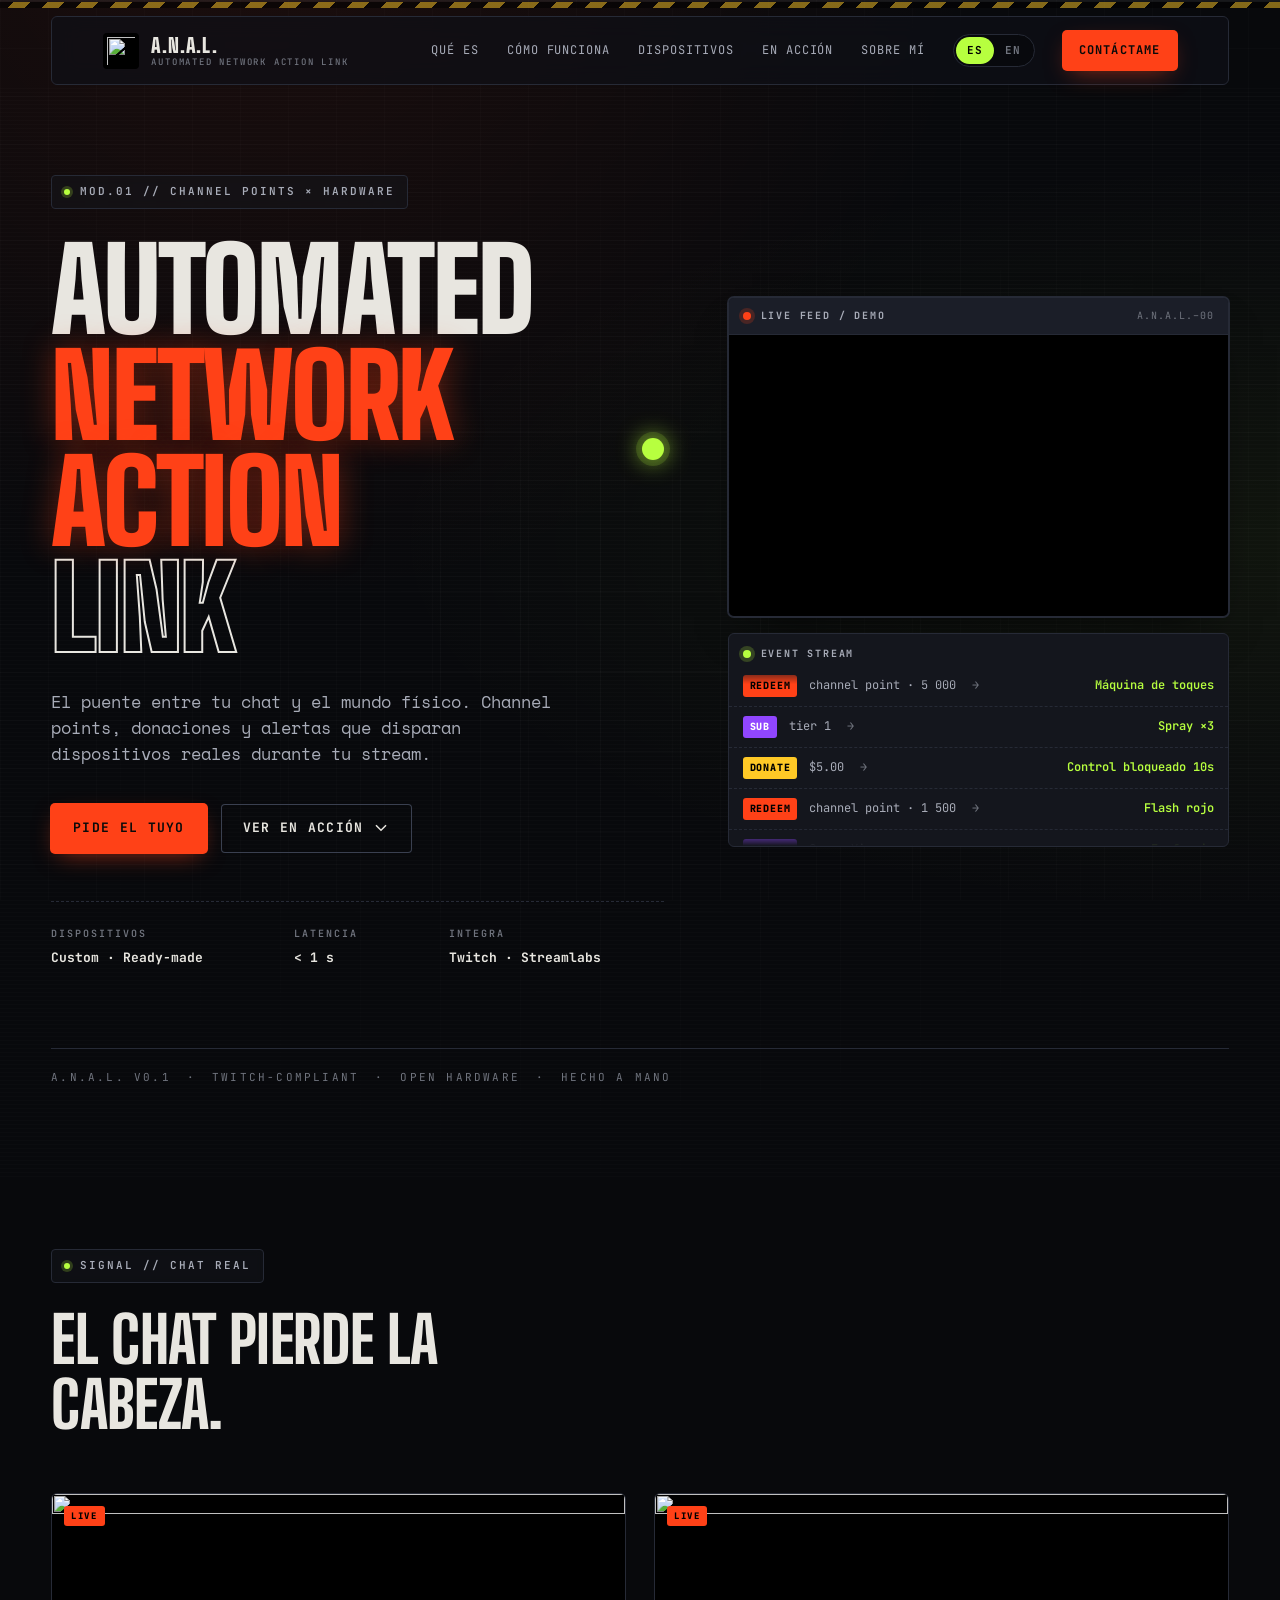
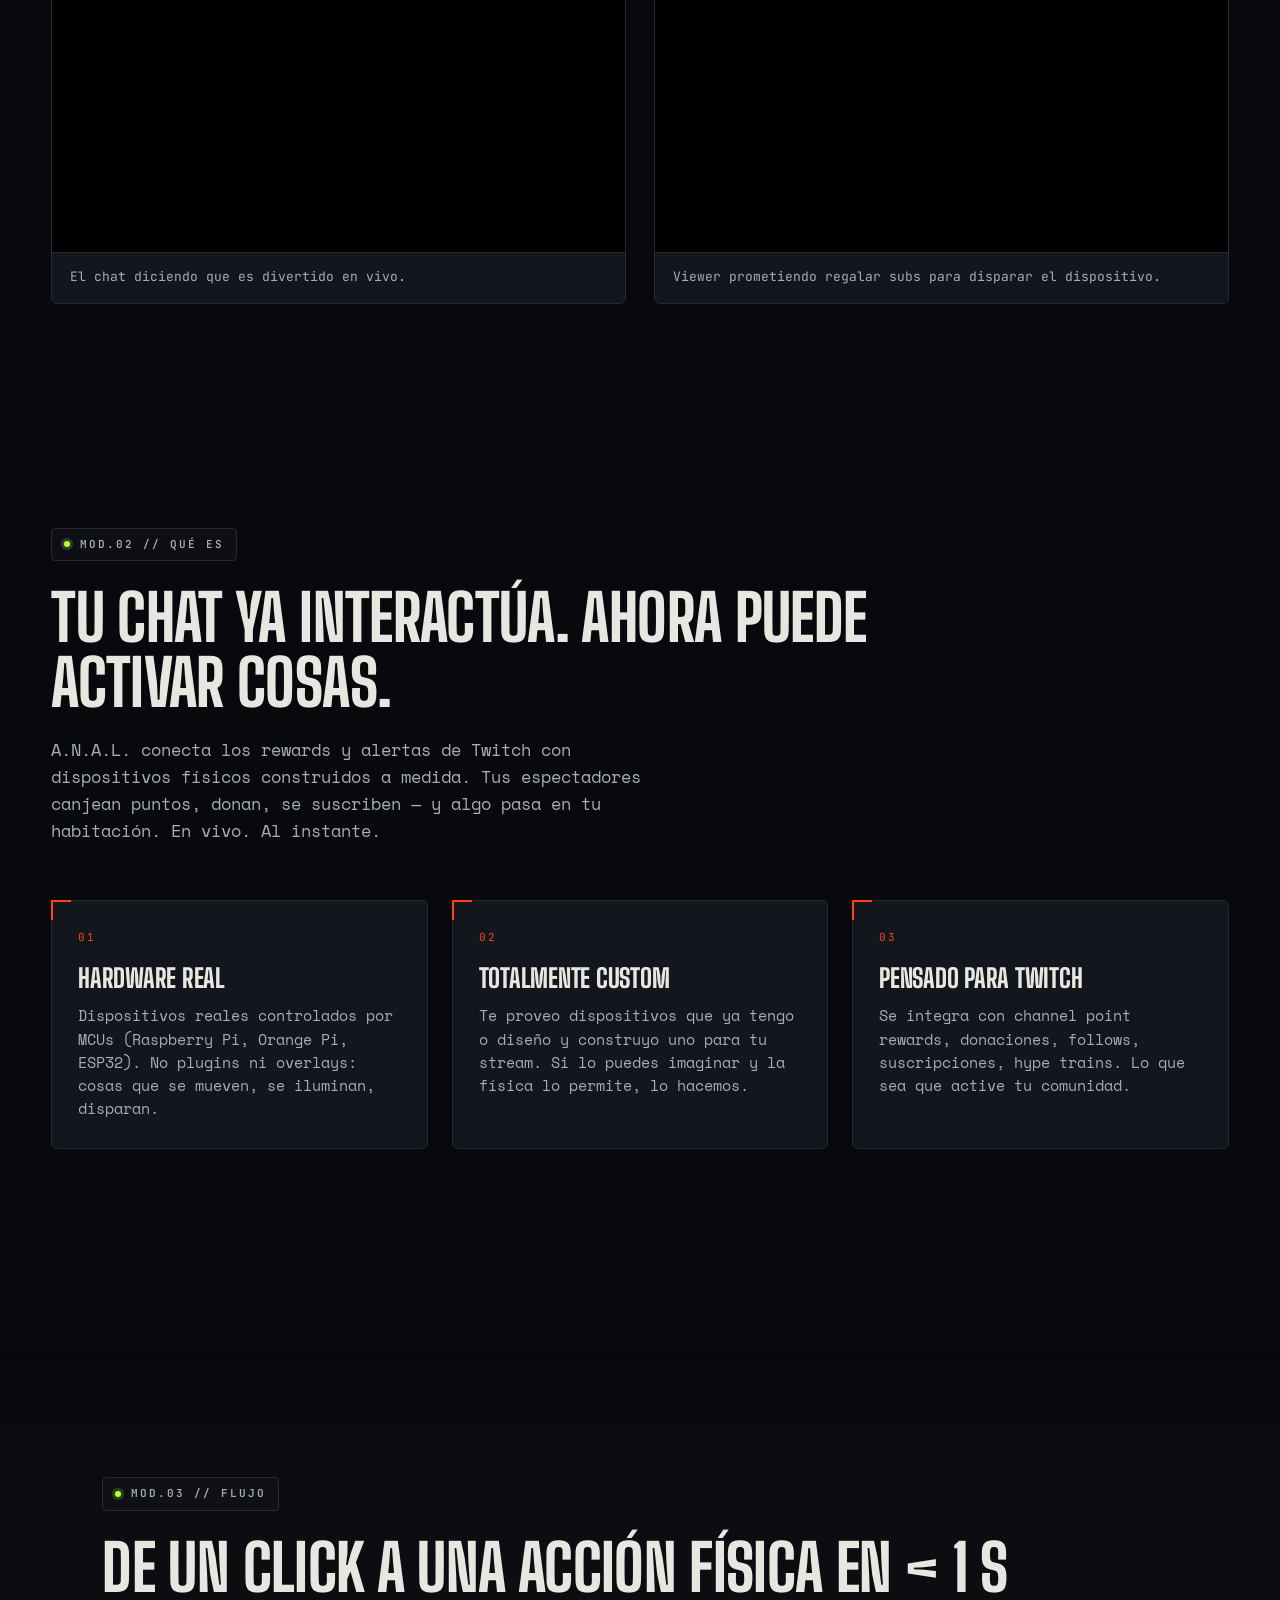
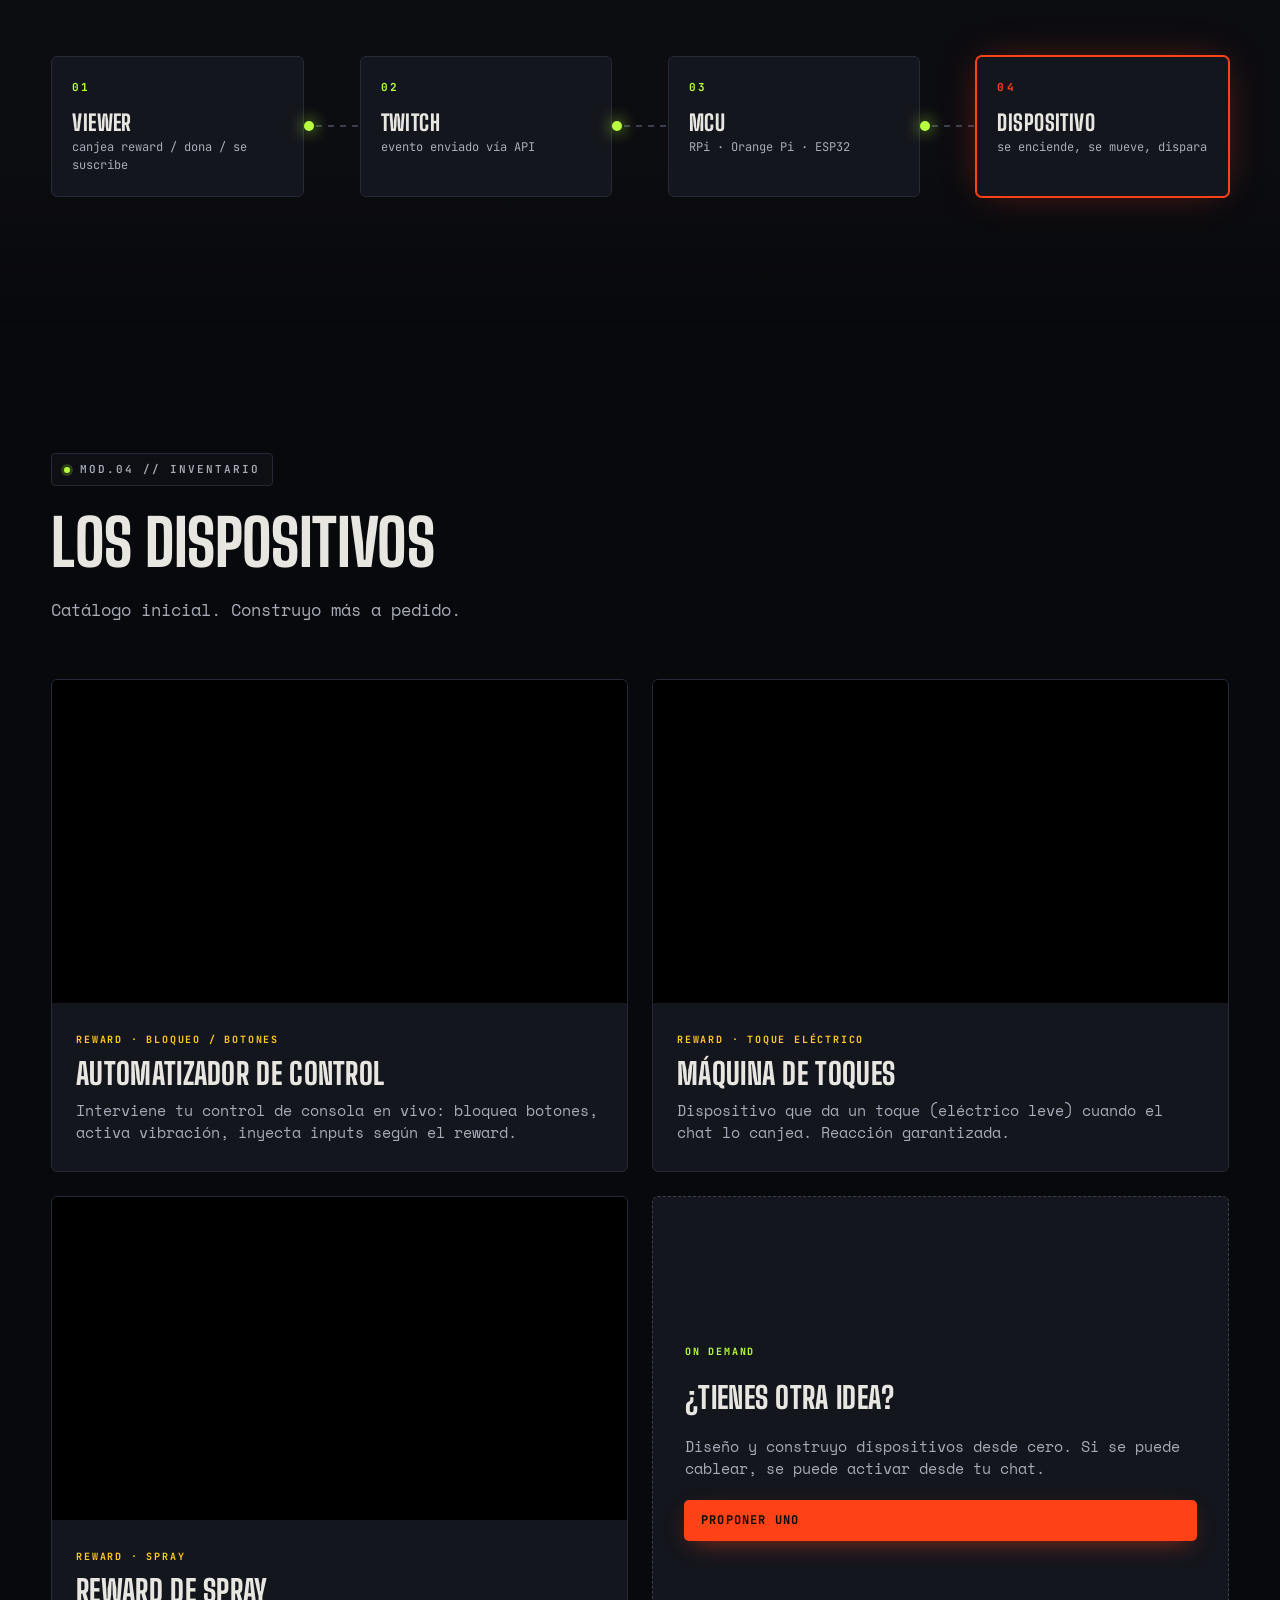
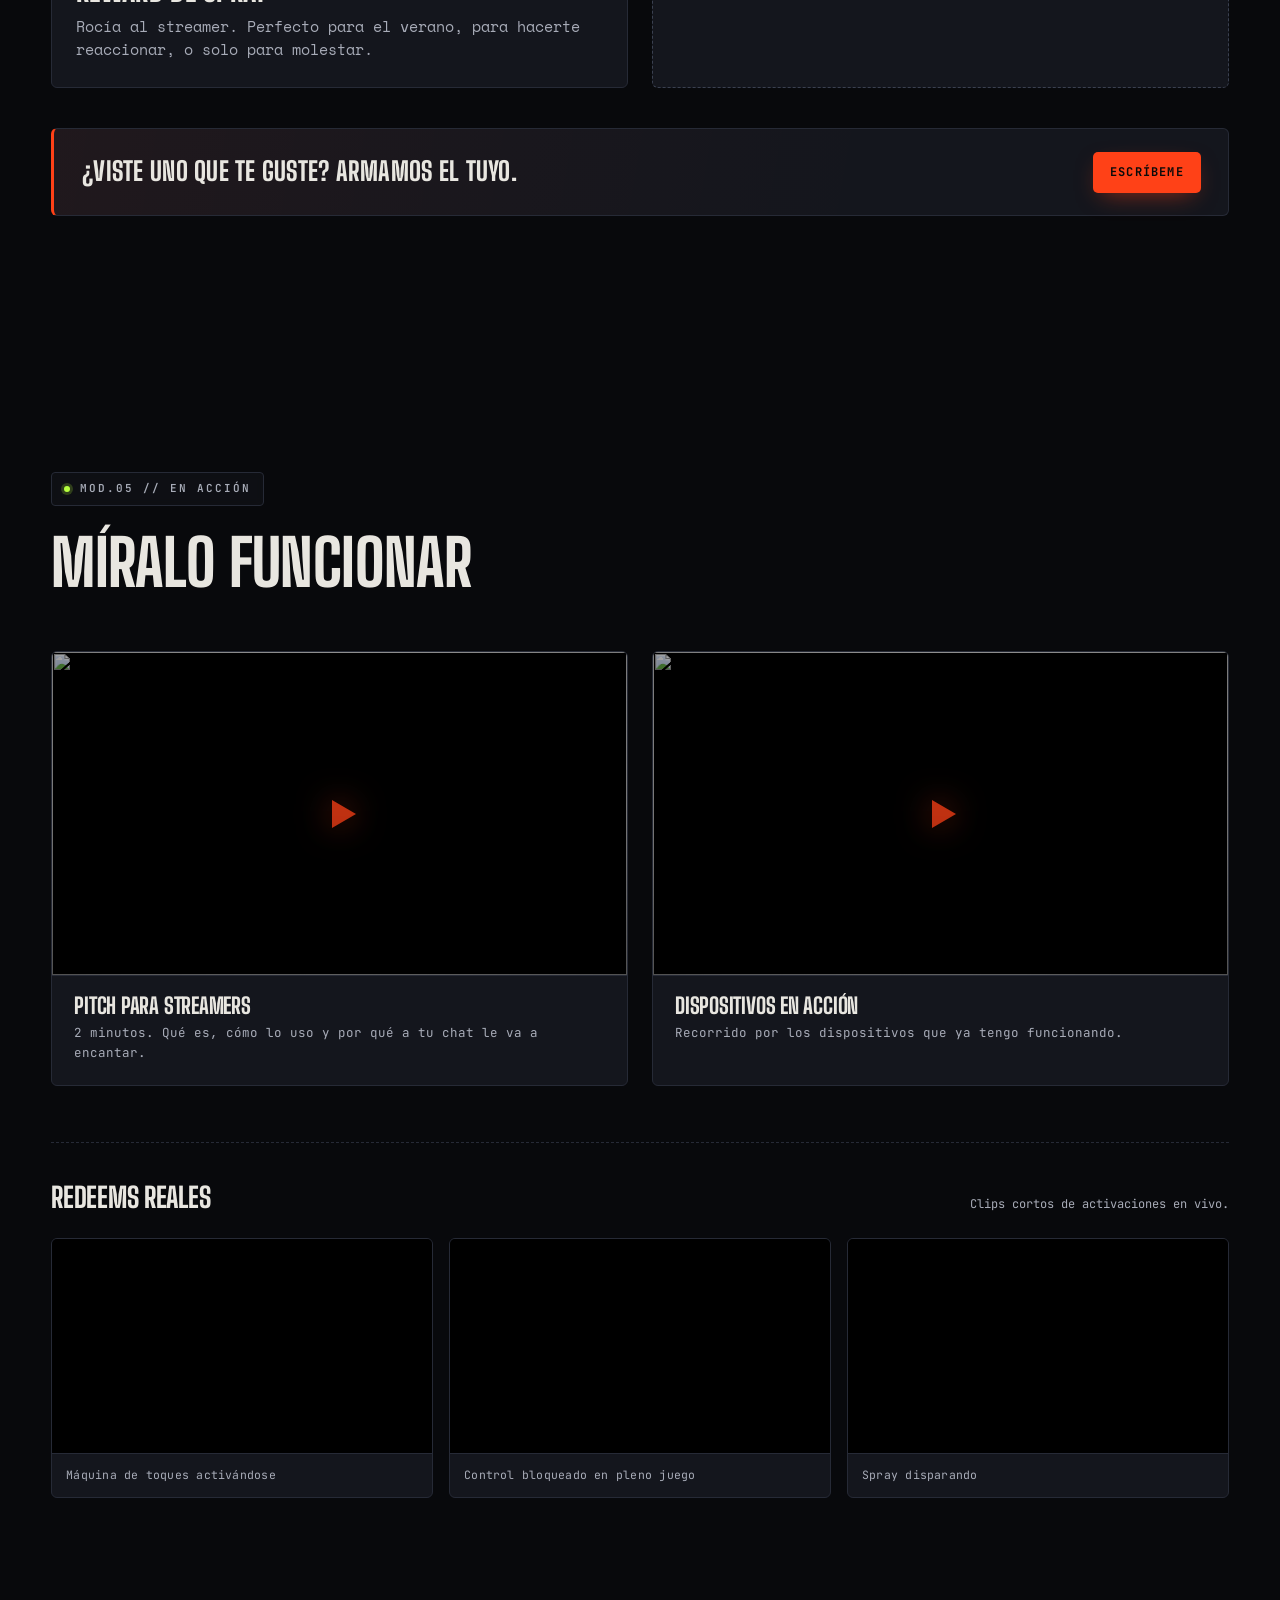
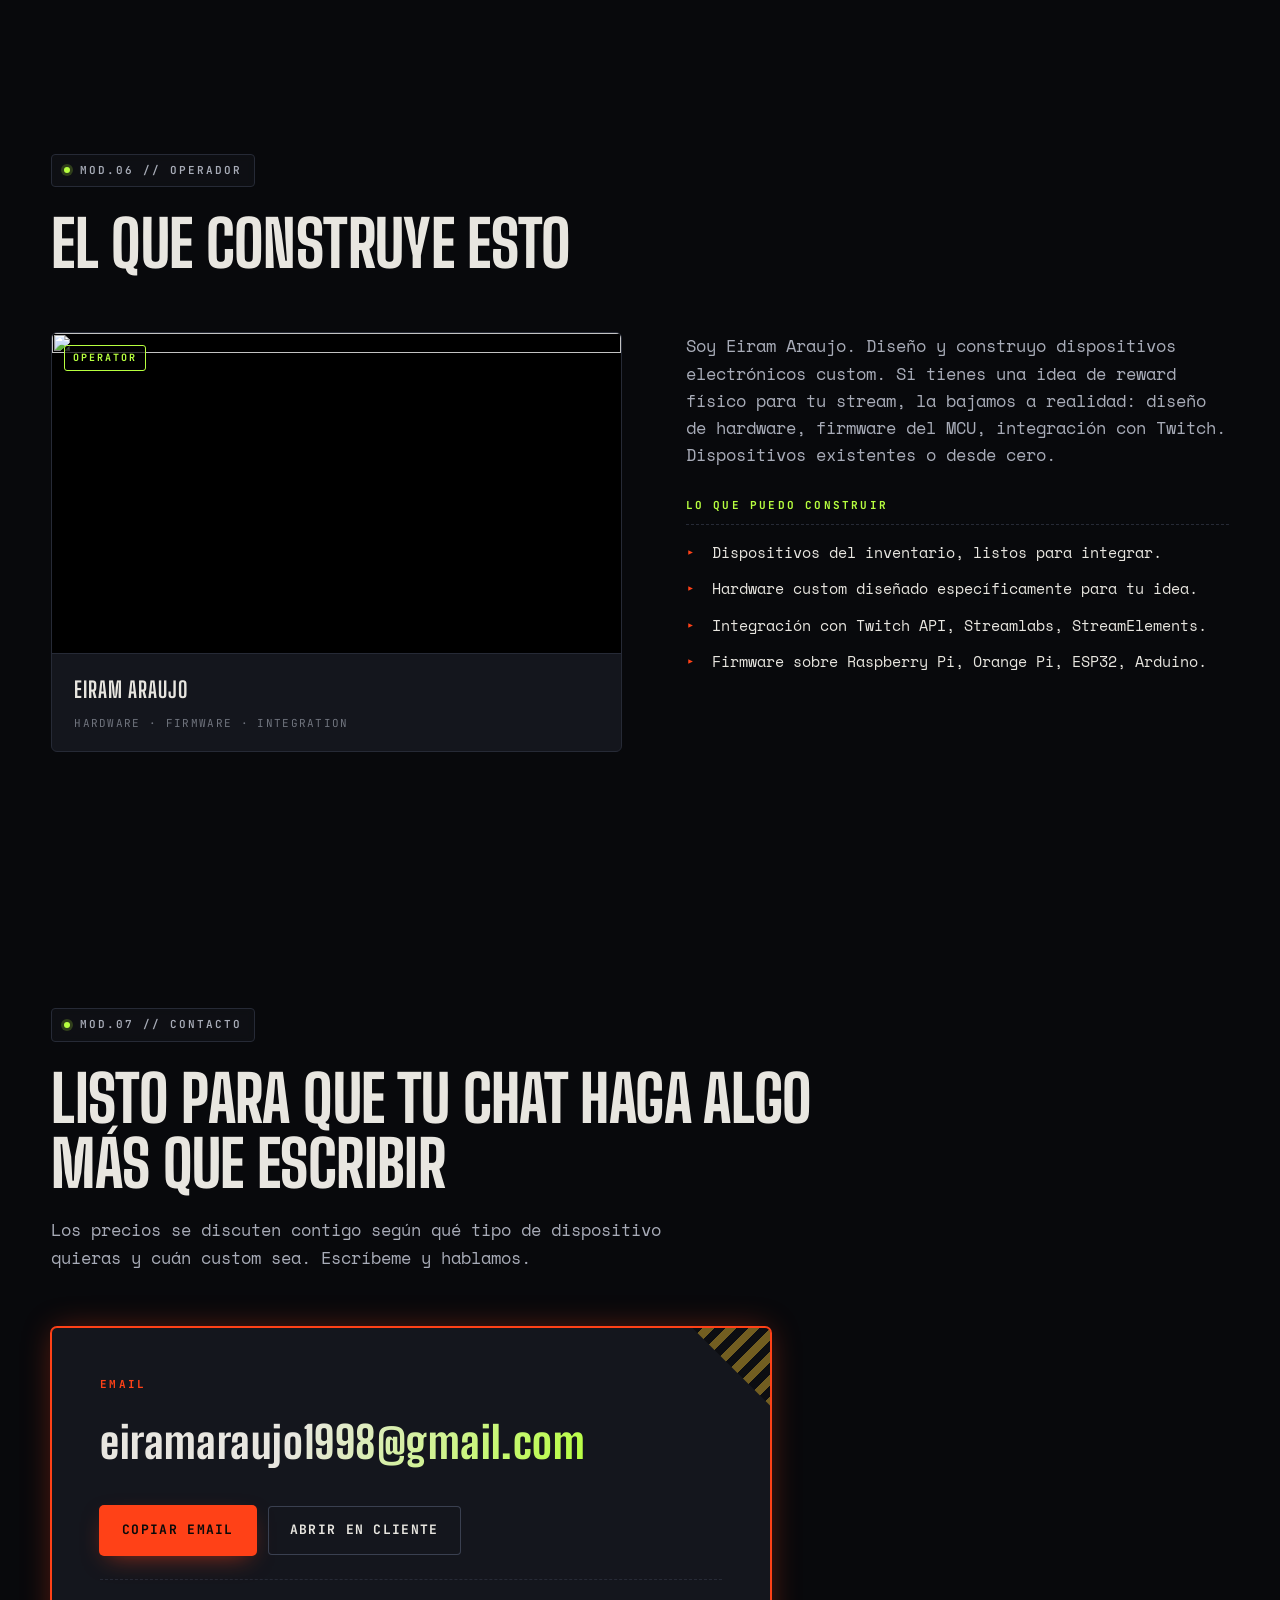
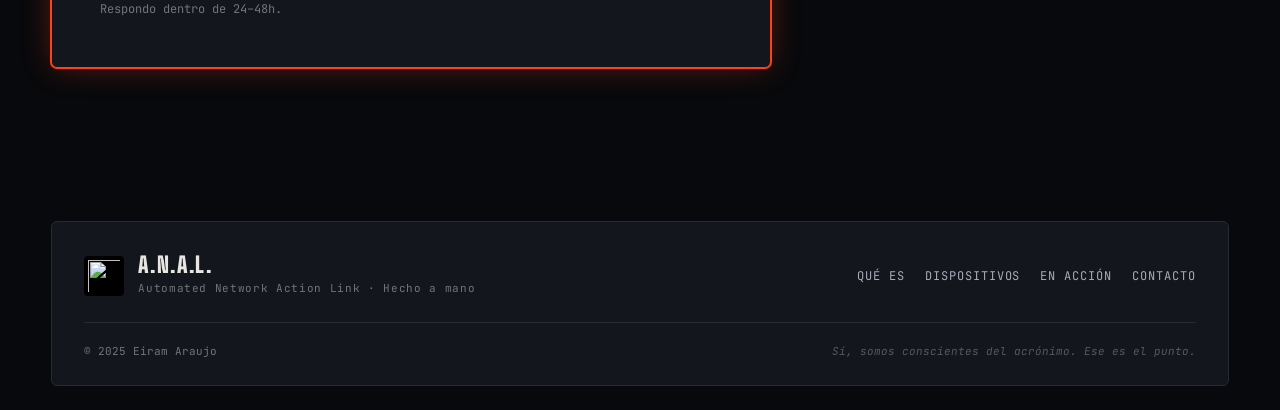
==== index.html @ a84eb0ff "Fix YouTube video facade attributes and image URL" ====
<!DOCTYPE html>
<html lang="es">
<head>
  <meta charset="UTF-8" />
  <meta name="viewport" content="width=device-width, initial-scale=1.0" />
  <meta name="description" content="A.N.A.L. — Automated Network Action Link. Dispositivos físicos que tu chat de Twitch activa en vivo mediante channel point rewards y alertas." data-i18n="meta.description" data-i18n-attr="content" />
  <title data-i18n="meta.title">A.N.A.L. — Automated Network Action Link</title>

  <link rel="icon" type="image/png" href="assets/logo.png" />

  <link rel="preconnect" href="https://fonts.googleapis.com" />
  <link rel="preconnect" href="https://fonts.gstatic.com" crossorigin />
  <link href="https://fonts.googleapis.com/css2?family=Big+Shoulders+Display:wght@500;700;800;900&family=JetBrains+Mono:wght@400;500;600;700&family=Rubik+Mono+One&family=Space+Mono:wght@400;700&display=swap" rel="stylesheet" />

  <link rel="stylesheet" href="styles/main.css" />
</head>
<body>

  <!-- scroll progress tape -->
  <div class="scroll-tape" aria-hidden="true"><div class="scroll-tape__fill"></div></div>

  <!-- decorative caution strips -->
  <div class="caution-strip caution-strip--top" aria-hidden="true"></div>

  <!-- NAV -->
  <header class="nav" id="top">
    <a href="#top" class="nav__brand" aria-label="A.N.A.L. home">
      <img src="assets/logo.png" alt="" class="nav__logo" />
      <span class="nav__brand-text">
        <span class="nav__brand-mark">A.N.A.L.</span>
        <span class="nav__brand-sub" data-i18n="nav.brandSub">AUTOMATED Network ACTION LINK</span>
      </span>
    </a>

    <nav class="nav__menu" id="navMenu" aria-label="Primary">
      <a href="#que-es" data-i18n="nav.what">Qué es</a>
      <a href="#como-funciona" data-i18n="nav.how">Cómo funciona</a>
      <a href="#dispositivos" data-i18n="nav.devices">Dispositivos</a>
      <a href="#en-accion" data-i18n="nav.demo">En acción</a>
      <a href="#sobre-mi" data-i18n="nav.about">Sobre mí</a>

      <div class="lang-toggle" role="group" aria-label="Language">
        <button type="button" class="lang-toggle__btn is-active" data-lang="es" aria-pressed="true">ES</button>
        <button type="button" class="lang-toggle__btn" data-lang="en" aria-pressed="false">EN</button>
      </div>
    </nav>

    <a href="#contacto" class="btn btn--primary btn--sm nav__cta" data-i18n="nav.cta">Contáctame</a>

    <button class="nav__toggle" id="navToggle" aria-expanded="false" aria-controls="navMenu" aria-label="Menu">
      <span></span><span></span><span></span>
    </button>
  </header>

  <main>

    <!-- HERO -->
    <section class="hero" aria-labelledby="heroTitle">
      <div class="hero__grid" aria-hidden="true"></div>
      <div class="hero__scan" aria-hidden="true"></div>

      <div class="hero__inner">
        <div class="hero__left">
          <div class="module-label">
            <span class="module-label__dot"></span>
            <span data-i18n="hero.eyebrow">MOD.01 // CHANNEL POINTS × HARDWARE</span>
          </div>

          <h1 id="heroTitle" class="hero__title">
            <span class="hero__line hero__line--1" data-i18n="hero.title1">AUTOMATED</span>
            <span class="hero__line hero__line--2" data-i18n="hero.title2">NETWORK ACTION</span>
            <span class="hero__line hero__line--3" data-i18n="hero.title3">LINK</span>
          </h1>

          <p class="hero__subtitle" data-i18n="hero.subtitle">
            El puente entre tu chat y el mundo físico. Channel points, donaciones y alertas que disparan dispositivos reales durante tu stream.
          </p>

          <div class="hero__ctas">
            <a href="#contacto" class="btn btn--primary" data-i18n="hero.primaryCta">Pide el tuyo</a>
            <a href="#en-accion" class="btn btn--ghost">
              <span data-i18n="hero.secondaryCta">Ver en acción</span>
              <svg width="18" height="18" viewBox="0 0 24 24" fill="none" aria-hidden="true"><path d="M6 9l6 6 6-6" stroke="currentColor" stroke-width="2" stroke-linecap="square"/></svg>
            </a>
          </div>

          <dl class="hero__specs">
            <div><dt data-i18n="hero.spec1Label">DISPOSITIVOS</dt><dd data-i18n="hero.spec1Value">Custom · Ready-made</dd></div>
            <div><dt data-i18n="hero.spec2Label">LATENCIA</dt><dd data-i18n="hero.spec2Value">&lt; 1 s</dd></div>
            <div><dt data-i18n="hero.spec3Label">INTEGRA</dt><dd data-i18n="hero.spec3Value">Twitch · Streamlabs</dd></div>
          </dl>
        </div>

        <aside class="hero__right">
          <div class="panel panel--video">
            <header class="panel__header">
              <span class="panel__dot panel__dot--live"></span>
              <span class="panel__label" data-i18n="hero.panelLabel">LIVE FEED / DEMO</span>
              <span class="panel__code">A.N.A.L.–00</span>
            </header>
            <video
              class="lazy-video"
              data-src="assets/videos/infomercial-anal.webm"
              poster="assets/posters/infomercial-anal.jpg"
              muted loop playsinline preload="none"
              aria-label="A.N.A.L. demo loop"
            ></video>
          </div>

          <div class="ticker" aria-hidden="true">
            <header class="panel__header panel__header--inline">
              <span class="panel__dot panel__dot--pulse"></span>
              <span class="panel__label" data-i18n="hero.tickerLabel">EVENT STREAM</span>
            </header>
            <div class="ticker__viewport">
              <ul class="ticker__list">
                <li><span class="ticker__tag">REDEEM</span><span>channel point · 5 000</span><span class="ticker__arrow">→</span><span class="ticker__dev" data-i18n="ticker.dev1">Máquina de toques</span></li>
                <li><span class="ticker__tag ticker__tag--sub">SUB</span><span>tier 1</span><span class="ticker__arrow">→</span><span class="ticker__dev" data-i18n="ticker.dev2">Spray ×3</span></li>
                <li><span class="ticker__tag ticker__tag--don">DONATE</span><span>$5.00</span><span class="ticker__arrow">→</span><span class="ticker__dev" data-i18n="ticker.dev3">Control bloqueado 10s</span></li>
                <li><span class="ticker__tag">REDEEM</span><span>channel point · 1 500</span><span class="ticker__arrow">→</span><span class="ticker__dev" data-i18n="ticker.dev4">Flash rojo</span></li>
                <li><span class="ticker__tag ticker__tag--sub">FOLLOW</span><span>@nuevoViewer</span><span class="ticker__arrow">→</span><span class="ticker__dev" data-i18n="ticker.dev5">Fanfarria</span></li>
                <!-- duplicate for seamless marquee loop -->
                <li aria-hidden="true"><span class="ticker__tag">REDEEM</span><span>channel point · 5 000</span><span class="ticker__arrow">→</span><span class="ticker__dev" data-i18n="ticker.dev1">Máquina de toques</span></li>
                <li aria-hidden="true"><span class="ticker__tag ticker__tag--sub">SUB</span><span>tier 1</span><span class="ticker__arrow">→</span><span class="ticker__dev" data-i18n="ticker.dev2">Spray ×3</span></li>
                <li aria-hidden="true"><span class="ticker__tag ticker__tag--don">DONATE</span><span>$5.00</span><span class="ticker__arrow">→</span><span class="ticker__dev" data-i18n="ticker.dev3">Control bloqueado 10s</span></li>
                <li aria-hidden="true"><span class="ticker__tag">REDEEM</span><span>channel point · 1 500</span><span class="ticker__arrow">→</span><span class="ticker__dev" data-i18n="ticker.dev4">Flash rojo</span></li>
                <li aria-hidden="true"><span class="ticker__tag ticker__tag--sub">FOLLOW</span><span>@nuevoViewer</span><span class="ticker__arrow">→</span><span class="ticker__dev" data-i18n="ticker.dev5">Fanfarria</span></li>
              </ul>
            </div>
          </div>
        </aside>
      </div>

      <div class="hero__bottom-rail" aria-hidden="true">
        <span>A.N.A.L. v0.1</span>
        <span>·</span>
        <span data-i18n="hero.rail1">TWITCH-COMPLIANT</span>
        <span>·</span>
        <span data-i18n="hero.rail2">OPEN HARDWARE</span>
        <span>·</span>
        <span data-i18n="hero.rail3">HECHO A MANO</span>
      </div>
    </section>

    <!-- PROOF -->
    <section class="section section--proof" id="signal" aria-labelledby="proofTitle">
      <header class="section__head">
        <span class="module-label"><span class="module-label__dot"></span><span data-i18n="proof.eyebrow">SIGNAL // CHAT REAL</span></span>
        <h2 id="proofTitle" class="section__title" data-i18n="proof.title">El chat pierde la cabeza.</h2>
      </header>

      <div class="proof">
        <figure class="proof__card">
          <img src="assets/images/chat-divertido.jpg" alt="" data-i18n="what.proofAlt1" data-i18n-attr="alt" loading="lazy" />
          <figcaption data-i18n="what.proofCap1">El chat diciendo que es divertido en vivo.</figcaption>
        </figure>
        <figure class="proof__card">
          <img src="assets/images/chat-subs.jpg" alt="" data-i18n="what.proofAlt2" data-i18n-attr="alt" loading="lazy" />
          <figcaption data-i18n="what.proofCap2">Viewer prometiendo regalar subs para disparar el dispositivo.</figcaption>
        </figure>
      </div>
    </section>

    <!-- QUÉ ES -->
    <section class="section" id="que-es" aria-labelledby="whatTitle">
      <header class="section__head">
        <span class="module-label"><span class="module-label__dot"></span><span data-i18n="what.eyebrow">MOD.02 // QUÉ ES</span></span>
        <h2 id="whatTitle" class="section__title" data-i18n="what.title">Tu chat ya interactúa. Ahora puede activar cosas.</h2>
        <p class="section__lede" data-i18n="what.body">A.N.A.L. conecta los rewards y alertas de Twitch con dispositivos físicos construidos a medida. Tus espectadores canjean puntos, donan, se suscriben — y algo pasa en tu habitación. En vivo. Al instante.</p>
      </header>

      <div class="features">
        <article class="feature">
          <div class="feature__num">01</div>
          <h3 class="feature__title" data-i18n="what.feat1.title">Hardware real</h3>
          <p class="feature__body" data-i18n="what.feat1.body">Dispositivos reales controlados por MCUs (Raspberry Pi, Orange Pi, ESP32). No plugins ni overlays: cosas que se mueven, se iluminan, disparan.</p>
        </article>
        <article class="feature">
          <div class="feature__num">02</div>
          <h3 class="feature__title" data-i18n="what.feat2.title">Totalmente custom</h3>
          <p class="feature__body" data-i18n="what.feat2.body">Te proveo dispositivos que ya tengo o diseño y construyo uno para tu stream. Si lo puedes imaginar y la física lo permite, lo hacemos.</p>
        </article>
        <article class="feature">
          <div class="feature__num">03</div>
          <h3 class="feature__title" data-i18n="what.feat3.title">Pensado para Twitch</h3>
          <p class="feature__body" data-i18n="what.feat3.body">Se integra con channel point rewards, donaciones, follows, suscripciones, hype trains. Lo que sea que active tu comunidad.</p>
        </article>
      </div>

    </section>

    <!-- CÓMO FUNCIONA -->
    <section class="section section--flow" id="como-funciona" aria-labelledby="howTitle">
      <header class="section__head">
        <span class="module-label"><span class="module-label__dot"></span><span data-i18n="how.eyebrow">MOD.03 // FLUJO</span></span>
        <h2 id="howTitle" class="section__title" data-i18n="how.title">De un click a una acción física en &lt; 1 s</h2>
      </header>

      <ol class="flow">
        <li class="flow__node">
          <div class="flow__badge">01</div>
          <div class="flow__body">
            <h3 data-i18n="how.step1">VIEWER</h3>
            <p data-i18n="how.step1Sub">canjea reward / dona / se suscribe</p>
          </div>
        </li>
        <li class="flow__link" aria-hidden="true"><span class="flow__pulse"></span></li>
        <li class="flow__node">
          <div class="flow__badge">02</div>
          <div class="flow__body">
            <h3 data-i18n="how.step2">TWITCH</h3>
            <p data-i18n="how.step2Sub">evento enviado vía API</p>
          </div>
        </li>
        <li class="flow__link" aria-hidden="true"><span class="flow__pulse"></span></li>
        <li class="flow__node">
          <div class="flow__badge">03</div>
          <div class="flow__body">
            <h3 data-i18n="how.step3">MCU</h3>
            <p data-i18n="how.step3Sub">RPi · Orange Pi · ESP32</p>
          </div>
        </li>
        <li class="flow__link" aria-hidden="true"><span class="flow__pulse"></span></li>
        <li class="flow__node flow__node--end">
          <div class="flow__badge">04</div>
          <div class="flow__body">
            <h3 data-i18n="how.step4">DISPOSITIVO</h3>
            <p data-i18n="how.step4Sub">se enciende, se mueve, dispara</p>
          </div>
        </li>
      </ol>
    </section>

    <!-- DISPOSITIVOS -->
    <section class="section" id="dispositivos" aria-labelledby="devTitle">
      <header class="section__head">
        <span class="module-label"><span class="module-label__dot"></span><span data-i18n="devices.eyebrow">MOD.04 // INVENTARIO</span></span>
        <h2 id="devTitle" class="section__title" data-i18n="devices.title">Los dispositivos</h2>
        <p class="section__lede" data-i18n="devices.subtitle">Catálogo inicial. Construyo más a pedido.</p>
      </header>

      <div class="devices">
        <article class="device">
          <div class="device__media">
            <video
              class="lazy-video"
              data-src="assets/videos/infomercial-control.webm"
              poster="assets/posters/infomercial-control.jpg"
              muted loop playsinline preload="none"
            ></video>
          </div>
          <div class="device__body">
            <div class="device__tag" data-i18n="devices.control.trigger">REWARD · BLOQUEO / BOTONES</div>
            <h3 class="device__name" data-i18n="devices.control.name">Automatizador de Control</h3>
            <p class="device__desc" data-i18n="devices.control.desc">Interviene tu control de consola en vivo: bloquea botones, activa vibración, inyecta inputs según el reward.</p>
          </div>
        </article>

        <article class="device">
          <div class="device__media">
            <video
              class="lazy-video"
              data-src="assets/videos/infomercial-toques.webm"
              poster="assets/posters/infomercial-toques.jpg"
              muted loop playsinline preload="none"
            ></video>
          </div>
          <div class="device__body">
            <div class="device__tag" data-i18n="devices.toques.trigger">REWARD · TOQUE ELÉCTRICO</div>
            <h3 class="device__name" data-i18n="devices.toques.name">Máquina de Toques</h3>
            <p class="device__desc" data-i18n="devices.toques.desc">Dispositivo que da un toque (eléctrico leve) cuando el chat lo canjea. Reacción garantizada.</p>
          </div>
        </article>

        <article class="device">
          <div class="device__media">
            <video
              class="lazy-video"
              data-src="assets/videos/infomercial-spray.webm"
              poster="assets/posters/infomercial-spray.jpg"
              muted loop playsinline preload="none"
            ></video>
          </div>
          <div class="device__body">
            <div class="device__tag" data-i18n="devices.spray.trigger">REWARD · SPRAY</div>
            <h3 class="device__name" data-i18n="devices.spray.name">Reward de Spray</h3>
            <p class="device__desc" data-i18n="devices.spray.desc">Rocía al streamer. Perfecto para el verano, para hacerte reaccionar, o solo para molestar.</p>
          </div>
        </article>

        <article class="device device--cta">
          <div class="device__body device__body--cta">
            <div class="device__tag device__tag--alt" data-i18n="devices.custom.tag">ON DEMAND</div>
            <h3 class="device__name" data-i18n="devices.custom.name">¿Tienes otra idea?</h3>
            <p class="device__desc" data-i18n="devices.custom.desc">Diseño y construyo dispositivos desde cero. Si se puede cablear, se puede activar desde tu chat.</p>
            <a href="#contacto" class="btn btn--primary btn--sm" data-i18n="devices.custom.cta">Proponer uno</a>
          </div>
        </article>
      </div>

      <aside class="band" aria-label="CTA">
        <span class="band__text" data-i18n="devices.bandText">¿Viste uno que te guste? Armamos el tuyo.</span>
        <a href="#contacto" class="btn btn--primary btn--sm" data-i18n="devices.bandCta">Escríbeme</a>
      </aside>
    </section>

    <!-- EN ACCIÓN -->
    <section class="section" id="en-accion" aria-labelledby="demoTitle">
      <header class="section__head">
        <span class="module-label"><span class="module-label__dot"></span><span data-i18n="demo.eyebrow">MOD.05 // EN ACCIÓN</span></span>
        <h2 id="demoTitle" class="section__title" data-i18n="demo.title">Míralo funcionar</h2>
      </header>

      <div class="youtubes">
        <figure class="yt">
          <div class="yt-facade" data-yt-id="Y7nE_3G72oo" data-yt-title="Pitch para streamers" tabindex="0" role="button" aria-label="Reproducir video pitch para streamers">
            <img src="https://img.youtube.com/vi/Y7nE_3G72oo/hqdefault.jpg" alt="" loading="lazy" />
            <div class="yt-facade__btn" aria-hidden="true">
              <svg viewBox="0 0 64 64" width="64" height="64"><polygon points="24,18 24,46 48,32" fill="currentColor"/></svg>
            </div>
          </div>
          <figcaption>
            <h3 data-i18n="demo.pitchTitle">Pitch para streamers</h3>
            <p data-i18n="demo.pitchDesc">2 minutos. Qué es, cómo lo uso y por qué a tu chat le va a encantar.</p>
          </figcaption>
        </figure>

        <figure class="yt">
          <div class="yt-facade" data-yt-id="OMFR1oZzcjA" data-yt-title="Dispositivos en acción" tabindex="0" role="button" aria-label="Reproducir video de dispositivos en acción">
            <img src="https://img.youtube.com/vi/OMFR1oZzcjA/hqdefault.jpg" alt="" loading="lazy" />
            <div class="yt-facade__btn" aria-hidden="true">
              <svg viewBox="0 0 64 64" width="64" height="64"><polygon points="24,18 24,46 48,32" fill="currentColor"/></svg>
            </div>
          </div>
          <figcaption>
            <h3 data-i18n="demo.devicesTitle">Dispositivos en acción</h3>
            <p data-i18n="demo.devicesDesc">Recorrido por los dispositivos que ya tengo funcionando.</p>
          </figcaption>
        </figure>
      </div>

      <div class="clips">
        <header class="clips__head">
          <h3 data-i18n="demo.clipsTitle">Redeems reales</h3>
          <p data-i18n="demo.clipsDesc">Clips cortos de activaciones en vivo.</p>
        </header>

        <div class="clips__grid">
          <figure class="clip">
            <video
              class="lazy-video"
              data-src="assets/videos/activacion-toques.webm"
              poster="assets/posters/activacion-toques.jpg"
              muted loop playsinline preload="none"
            ></video>
            <figcaption data-i18n="demo.clip1">Máquina de toques activándose</figcaption>
          </figure>
          <figure class="clip">
            <video
              class="lazy-video"
              data-src="assets/videos/activacion-bloqueo.webm"
              poster="assets/posters/activacion-bloqueo.jpg"
              muted loop playsinline preload="none"
            ></video>
            <figcaption data-i18n="demo.clip2">Control bloqueado en pleno juego</figcaption>
          </figure>
          <figure class="clip">
            <video
              class="lazy-video"
              data-src="assets/videos/activacion-spray.webm"
              poster="assets/posters/activacion-spray.jpg"
              muted loop playsinline preload="none"
            ></video>
            <figcaption data-i18n="demo.clip3">Spray disparando</figcaption>
          </figure>
        </div>
      </div>
    </section>

    <!-- SOBRE MÍ -->
    <section class="section section--about" id="sobre-mi" aria-labelledby="aboutTitle">
      <header class="section__head">
        <span class="module-label"><span class="module-label__dot"></span><span data-i18n="about.eyebrow">MOD.06 // OPERADOR</span></span>
        <h2 id="aboutTitle" class="section__title" data-i18n="about.title">El que construye esto</h2>
      </header>

      <div class="about">
        <figure class="about__portrait">
          <img src="assets/images/eiram-portrait.jpg" alt="" data-i18n="about.portraitAlt" data-i18n-attr="alt" loading="lazy" />
          <figcaption>
            <strong>EIRAM ARAUJO</strong>
            <span data-i18n="about.role">Hardware · Firmware · Integration</span>
          </figcaption>
        </figure>

        <div class="about__body">
          <p data-i18n="about.body">Soy Eiram Araujo. Diseño y construyo dispositivos electrónicos custom. Si tienes una idea de reward físico para tu stream, la bajamos a realidad: diseño de hardware, firmware del MCU, integración con Twitch. Dispositivos existentes o desde cero.</p>

          <h3 class="about__subtitle" data-i18n="about.listTitle">Lo que puedo construir</h3>
          <ul class="about__list">
            <li data-i18n="about.list1">Dispositivos del inventario, listos para integrar.</li>
            <li data-i18n="about.list2">Hardware custom diseñado específicamente para tu idea.</li>
            <li data-i18n="about.list3">Integración con Twitch API, Streamlabs, StreamElements.</li>
            <li data-i18n="about.list4">Firmware sobre Raspberry Pi, Orange Pi, ESP32, Arduino.</li>
          </ul>
        </div>
      </div>
    </section>

    <!-- CONTACTO -->
    <section class="section section--contact" id="contacto" aria-labelledby="contactTitle">
      <header class="section__head">
        <span class="module-label"><span class="module-label__dot"></span><span data-i18n="contact.eyebrow">MOD.07 // CONTACTO</span></span>
        <h2 id="contactTitle" class="section__title" data-i18n="contact.title">Listo para que tu chat haga algo más que escribir</h2>
        <p class="section__lede" data-i18n="contact.body">Los precios se discuten contigo según qué tipo de dispositivo quieras y cuán custom sea. Escríbeme y hablamos.</p>
      </header>

      <div class="contact-card">
        <div class="contact-card__label" data-i18n="contact.emailLabel">EMAIL</div>
        <div class="contact-card__email">
          <span id="emailTarget">eiramaraujo1998@gmail.com</span>
        </div>
        <div class="contact-card__actions">
          <button type="button" class="btn btn--primary" id="copyEmail" data-copy="eiramaraujo1998@gmail.com">
            <span data-i18n="contact.copyBtn">Copiar email</span>
          </button>
          <a href="mailto:eiramaraujo1998@gmail.com?subject=A.N.A.L.%20%E2%80%94%20Interesado" class="btn btn--ghost" data-i18n="contact.mailBtn">Abrir en cliente</a>
        </div>
        <p class="contact-card__note" data-i18n="contact.note">Respondo dentro de 24–48h.</p>
      </div>
    </section>

  </main>

  <footer class="footer">
    <div class="footer__top">
      <div class="footer__brand">
        <img src="assets/logo.png" alt="" class="footer__logo" />
        <div>
          <div class="footer__mark">A.N.A.L.</div>
          <div class="footer__sub" data-i18n="footer.tag">Automated Network Action Link · Hecho a mano</div>
        </div>
      </div>

      <nav class="footer__nav" aria-label="Footer">
        <a href="#que-es" data-i18n="nav.what">Qué es</a>
        <a href="#dispositivos" data-i18n="nav.devices">Dispositivos</a>
        <a href="#en-accion" data-i18n="nav.demo">En acción</a>
        <a href="#contacto" data-i18n="nav.contact">Contacto</a>
      </nav>
    </div>

    <div class="footer__bottom">
      <span>© <span id="year">2025</span> Eiram Araujo</span>
      <span class="footer__disclaimer" data-i18n="footer.disclaimer">Sí, somos conscientes del acrónimo. Ese es el punto.</span>
    </div>
  </footer>

  <script src="scripts/i18n.js" defer></script>
  <script src="scripts/main.js" defer></script>
</body>
</html>
---- styles/main.css ----
/* ==========================================================================
   A.N.A.L. — Automated Network Action Link
   Industrial control-panel / streamer-arcade aesthetic
   ========================================================================== */

/* ---------- Tokens ---------- */
:root {
  --bg:            #08090C;
  --bg-elev:       #0F1117;
  --panel:         #14161D;
  --panel-2:       #1B1E28;
  --line:          #262A36;
  --line-hot:      #3A4050;
  --fg:            #E8E6E0;
  --fg-dim:        #A8ACB8;
  --fg-mute:       #70747E;

  --signal:        #FF4117;  /* CTA / alerta */
  --signal-hot:    #FF6838;
  --osc:           #B7FF3F;  /* verde osciloscopio */
  --osc-soft:      #7DC21A;
  --caution:       #FFC926;  /* amarillo precaución */
  --twitch:        #9146FF;

  --radius-sm:     4px;
  --radius-md:     6px;
  --radius-lg:     10px;

  --font-display:  "Big Shoulders Display", "Arial Black", sans-serif;
  --font-mono:     "JetBrains Mono", ui-monospace, Menlo, monospace;
  --font-label:    "Rubik Mono One", "JetBrains Mono", monospace;
  --font-body:     "Space Mono", "JetBrains Mono", monospace;

  --shadow-panel:  0 0 0 1px var(--line), 0 24px 48px -24px rgba(0,0,0,.8);
  --shadow-hot:    0 0 0 1px var(--signal), 0 0 32px -4px rgba(255,65,23,.4);

  --maxw:          1280px;
  --gutter:        clamp(20px, 4vw, 56px);
}

/* ---------- Reset ---------- */
*,
*::before,
*::after { box-sizing: border-box; }

html { scroll-behavior: smooth; }

body {
  margin: 0;
  font-family: var(--font-body);
  font-size: 15px;
  line-height: 1.6;
  color: var(--fg);
  background: var(--bg);
  -webkit-font-smoothing: antialiased;
  text-rendering: optimizeLegibility;
  overflow-x: hidden;
}

/* subtle background: circuit grid + radial atmospheric glow */
body::before {
  content: "";
  position: fixed; inset: 0;
  background:
    radial-gradient(ellipse at 20% -10%, rgba(255,65,23,.08), transparent 50%),
    radial-gradient(ellipse at 100% 60%, rgba(183,255,63,.05), transparent 50%),
    linear-gradient(var(--bg), var(--bg));
  z-index: -2;
  pointer-events: none;
}
body::after {
  content: "";
  position: fixed; inset: 0;
  background-image:
    linear-gradient(rgba(255,255,255,.015) 1px, transparent 1px),
    linear-gradient(90deg, rgba(255,255,255,.015) 1px, transparent 1px);
  background-size: 48px 48px;
  z-index: -1;
  pointer-events: none;
}

img, video { max-width: 100%; display: block; }

h1, h2, h3, h4 { margin: 0; font-weight: 800; line-height: 1.05; letter-spacing: -.01em; }

a { color: inherit; text-decoration: none; }

button { font: inherit; cursor: pointer; border: 0; background: transparent; color: inherit; }

::selection { background: var(--signal); color: #000; }

/* ---------- Utility primitives ---------- */
.btn {
  display: inline-flex;
  align-items: center;
  gap: 8px;
  padding: 14px 22px;
  font-family: var(--font-mono);
  font-weight: 700;
  font-size: 13px;
  letter-spacing: .1em;
  text-transform: uppercase;
  border-radius: var(--radius-sm);
  transition: transform .15s ease, background .15s ease, color .15s ease, border-color .15s ease, box-shadow .15s ease;
  white-space: nowrap;
}
.btn--sm { padding: 10px 16px; font-size: 12px; }

.btn--primary {
  background: var(--signal);
  color: #0a0a0a;
  box-shadow: 0 0 0 1px var(--signal), 0 8px 24px -8px rgba(255,65,23,.6);
}
.btn--primary:hover { background: var(--signal-hot); transform: translate(-1px, -1px); box-shadow: 0 0 0 1px var(--signal-hot), 2px 2px 0 0 #000, 0 12px 32px -8px rgba(255,65,23,.8); }

.btn--ghost {
  background: transparent;
  color: var(--fg);
  box-shadow: inset 0 0 0 1px var(--line-hot);
}
.btn--ghost:hover { box-shadow: inset 0 0 0 1px var(--osc); color: var(--osc); }

/* module label (industrial tag) */
.module-label {
  display: inline-flex;
  align-items: center;
  gap: 10px;
  font-family: var(--font-mono);
  font-size: 11px;
  font-weight: 600;
  letter-spacing: .18em;
  text-transform: uppercase;
  color: var(--fg-dim);
  padding: 7px 12px;
  border: 1px solid var(--line);
  border-radius: var(--radius-sm);
  background: rgba(20, 22, 29, .5);
  backdrop-filter: blur(4px);
}
.module-label__dot {
  width: 6px; height: 6px; background: var(--osc); border-radius: 50%;
  box-shadow: 0 0 0 3px rgba(183,255,63,.2);
  animation: pulse 2.4s ease-in-out infinite;
}
@keyframes pulse {
  0%, 100% { opacity: 1; }
  50%      { opacity: .3; }
}

/* scroll-progress tape */
.scroll-tape {
  position: fixed; top: 0; left: 0; right: 0;
  height: 2px;
  background: rgba(255,255,255,.05);
  z-index: 100;
}
.scroll-tape__fill {
  height: 100%;
  width: 0%;
  background: linear-gradient(90deg, var(--signal) 0%, var(--osc) 100%);
  transition: width .1s linear;
}

/* caution strip (decorative top border strip) */
.caution-strip {
  position: fixed; left: 0; right: 0;
  height: 6px;
  background-image: repeating-linear-gradient(
    -45deg,
    var(--caution) 0,
    var(--caution) 12px,
    #000 12px,
    #000 24px
  );
  z-index: 99;
  opacity: .5;
}
.caution-strip--top { top: 2px; }

/* ==========================================================================
   NAV
   ========================================================================== */
.nav {
  position: sticky;
  top: 8px;
  z-index: 90;
  display: flex;
  align-items: center;
  gap: 24px;
  padding: 14px var(--gutter);
  margin: 16px var(--gutter) 0;
  background: rgba(15, 17, 23, .7);
  backdrop-filter: blur(12px) saturate(140%);
  border: 1px solid var(--line);
  border-radius: var(--radius-md);
  max-width: calc(var(--maxw) - var(--gutter)*2);
  margin-left: auto;
  margin-right: auto;
}

.nav__brand {
  display: flex;
  align-items: center;
  gap: 12px;
  margin-right: auto;
}
.nav__logo {
  width: 36px; height: 36px;
  border-radius: var(--radius-sm);
  background: #000;
  padding: 4px;
  object-fit: contain;
}
.nav__brand-text { display: flex; flex-direction: column; line-height: 1; }
.nav__brand-mark {
  font-family: var(--font-display);
  font-weight: 900;
  font-size: 20px;
  letter-spacing: .04em;
}
.nav__brand-sub {
  font-family: var(--font-mono);
  font-size: 9px;
  font-weight: 500;
  letter-spacing: .2em;
  color: var(--fg-mute);
  text-transform: uppercase;
  margin-top: 3px;
}

.nav__menu {
  display: flex;
  align-items: center;
  gap: 28px;
}
.nav__menu > a {
  font-family: var(--font-mono);
  font-size: 12px;
  letter-spacing: .08em;
  text-transform: uppercase;
  color: var(--fg-dim);
  position: relative;
  padding: 6px 0;
  transition: color .15s;
}
.nav__menu > a::after {
  content: "";
  position: absolute;
  left: 0; right: 100%; bottom: 0;
  height: 1px;
  background: var(--signal);
  transition: right .25s ease;
}
.nav__menu > a:hover { color: var(--fg); }
.nav__menu > a:hover::after { right: 0; }

.lang-toggle {
  display: inline-flex;
  border: 1px solid var(--line);
  border-radius: 100px;
  padding: 2px;
  background: rgba(0,0,0,.3);
}
.lang-toggle__btn {
  padding: 5px 11px;
  font-family: var(--font-mono);
  font-size: 11px;
  font-weight: 700;
  letter-spacing: .08em;
  color: var(--fg-mute);
  border-radius: 100px;
  transition: background .15s, color .15s;
}
.lang-toggle__btn.is-active {
  background: var(--osc);
  color: #000;
}

.nav__cta {
  /* desktop: sits after menu */
  margin-left: 4px;
}

.nav__toggle {
  display: none;
  width: 40px; height: 40px;
  flex-direction: column;
  justify-content: center;
  align-items: center;
  gap: 5px;
}
.nav__toggle span {
  display: block;
  width: 22px; height: 2px;
  background: var(--fg);
  transition: transform .25s, opacity .25s;
}
.nav[data-open="true"] .nav__toggle span:nth-child(1) { transform: translateY(7px) rotate(45deg); }
.nav[data-open="true"] .nav__toggle span:nth-child(2) { opacity: 0; }
.nav[data-open="true"] .nav__toggle span:nth-child(3) { transform: translateY(-7px) rotate(-45deg); }

/* ==========================================================================
   HERO
   ========================================================================== */
.hero {
  position: relative;
  padding: clamp(56px, 10vh, 120px) var(--gutter) clamp(56px, 10vh, 100px);
  overflow: hidden;
  overflow-x: clip;
}

.hero__grid {
  position: absolute;
  inset: 0;
  background-image:
    linear-gradient(rgba(255,255,255,.03) 1px, transparent 1px),
    linear-gradient(90deg, rgba(255,255,255,.03) 1px, transparent 1px);
  background-size: 80px 80px;
  background-position: center;
  mask-image: radial-gradient(ellipse at center, #000 0%, transparent 75%);
  pointer-events: none;
}
.hero__scan {
  position: absolute;
  inset: 0;
  background: repeating-linear-gradient(
    to bottom,
    transparent 0,
    transparent 3px,
    rgba(255,255,255,.015) 3px,
    rgba(255,255,255,.015) 4px
  );
  pointer-events: none;
}

.hero__inner {
  position: relative;
  max-width: var(--maxw);
  margin: 0 auto;
  display: grid;
  grid-template-columns: 1.1fr .9fr;
  gap: clamp(32px, 5vw, 72px);
  align-items: center;
}

.hero__left > .module-label { margin-bottom: 28px; }

.hero__title {
  font-family: var(--font-display);
  font-weight: 900;
  font-size: clamp(52px, 9vw, 136px);
  line-height: .92;
  letter-spacing: -.02em;
  margin-bottom: 28px;
  text-transform: uppercase;
}
.hero__line { display: block; }
.hero__line--1 { color: var(--fg); }
.hero__line--2 {
  color: var(--signal);
  text-shadow: 0 0 32px rgba(255,65,23,.4);
  position: relative;
  display: inline-block;
  padding-right: 36px;
}
.hero__line--2::after {
  content: "";
  position: absolute;
  right: 0; top: 50%;
  transform: translateY(-50%);
  width: 22px; height: 22px;
  background: var(--osc);
  border-radius: 50%;
  box-shadow: 0 0 24px var(--osc), 0 0 0 6px rgba(183,255,63,.15);
  animation: pulse 1.4s ease-in-out infinite;
}
.hero__line--3 {
  color: var(--fg);
  -webkit-text-stroke: 2px var(--fg);
  color: transparent;
}

.hero__subtitle {
  font-family: var(--font-body);
  font-size: 17px;
  line-height: 1.55;
  color: var(--fg-dim);
  max-width: 50ch;
  margin: 0 0 36px;
}

.hero__ctas {
  display: flex;
  flex-wrap: wrap;
  gap: 14px;
  margin-bottom: 48px;
}

.hero__specs {
  display: grid;
  grid-template-columns: repeat(3, auto);
  gap: 28px;
  padding-top: 24px;
  border-top: 1px dashed var(--line);
  margin: 0;
}
.hero__specs dt {
  font-family: var(--font-mono);
  font-size: 10px;
  font-weight: 600;
  letter-spacing: .2em;
  text-transform: uppercase;
  color: var(--fg-mute);
  margin-bottom: 6px;
}
.hero__specs dd {
  font-family: var(--font-mono);
  font-size: 13px;
  font-weight: 700;
  color: var(--fg);
  margin: 0;
}

/* hero right column: video panel + event ticker */
.hero__right { display: flex; flex-direction: column; gap: 16px; }

.panel {
  background: var(--panel);
  border: 1px solid var(--line);
  border-radius: var(--radius-md);
  box-shadow: var(--shadow-panel);
  overflow: hidden;
}
.panel__header {
  display: flex;
  align-items: center;
  gap: 10px;
  padding: 10px 14px;
  border-bottom: 1px solid var(--line);
  background: var(--panel-2);
}
.panel__header--inline { border-bottom: 0; background: transparent; padding: 12px 14px 4px; }
.panel__label {
  font-family: var(--font-mono);
  font-size: 10px;
  font-weight: 700;
  letter-spacing: .18em;
  text-transform: uppercase;
  color: var(--fg-dim);
}
.panel__code {
  margin-left: auto;
  font-family: var(--font-mono);
  font-size: 10px;
  color: var(--fg-mute);
  letter-spacing: .1em;
}
.panel__dot {
  width: 8px; height: 8px;
  border-radius: 50%;
  flex: none;
}
.panel__dot--live   { background: var(--signal); box-shadow: 0 0 0 4px rgba(255,65,23,.2); animation: pulse 1.2s ease-in-out infinite; }
.panel__dot--pulse  { background: var(--osc); box-shadow: 0 0 0 4px rgba(183,255,63,.2); animation: pulse 1.6s ease-in-out infinite; }

.panel--video video {
  width: 100%;
  aspect-ratio: 16 / 9;
  object-fit: cover;
  background: #000;
}

/* event ticker (vertical marquee — list is duplicated in HTML) */
.ticker {
  background: var(--panel);
  border: 1px solid var(--line);
  border-radius: var(--radius-md);
  overflow: hidden;
}
.ticker__viewport {
  max-height: 180px;
  overflow: hidden;
  mask-image: linear-gradient(to bottom, transparent, #000 18px, #000 calc(100% - 18px), transparent);
}
.ticker__list {
  list-style: none;
  margin: 0;
  padding: 0;
  animation: tickerScroll 16s linear infinite;
}
.ticker:hover .ticker__list { animation-play-state: paused; }
.ticker__list li {
  display: flex;
  align-items: center;
  gap: 12px;
  padding: 9px 14px;
  font-family: var(--font-mono);
  font-size: 12px;
  color: var(--fg-dim);
  border-bottom: 1px dashed var(--line);
}
.ticker__tag {
  padding: 3px 7px;
  background: var(--signal);
  color: #000;
  border-radius: 3px;
  font-weight: 800;
  font-size: 10px;
  letter-spacing: .08em;
  flex: none;
}
.ticker__tag--sub { background: var(--twitch); color: #fff; }
.ticker__tag--don { background: var(--caution); color: #000; }
.ticker__arrow { color: var(--fg-mute); margin: 0 4px; }
.ticker__dev { color: var(--osc); font-weight: 600; margin-left: auto; text-align: right; }

@keyframes tickerScroll {
  from { transform: translateY(0); }
  to   { transform: translateY(-50%); }
}

.hero__bottom-rail {
  position: relative;
  max-width: var(--maxw);
  margin: clamp(48px, 8vw, 80px) auto 0;
  padding-top: 20px;
  border-top: 1px solid var(--line);
  display: flex;
  flex-wrap: wrap;
  gap: 16px;
  font-family: var(--font-mono);
  font-size: 11px;
  letter-spacing: .2em;
  text-transform: uppercase;
  color: var(--fg-mute);
}

/* ==========================================================================
   Section scaffolding
   ========================================================================== */
.section {
  position: relative;
  padding: clamp(72px, 10vw, 140px) var(--gutter);
  max-width: var(--maxw);
  margin: 0 auto;
}
.section__head {
  max-width: 820px;
  margin: 0 0 56px;
}
.section__head > .module-label { margin-bottom: 24px; }
.section__title {
  font-family: var(--font-display);
  font-weight: 800;
  font-size: clamp(34px, 5vw, 64px);
  line-height: 1.02;
  letter-spacing: -.01em;
  margin-bottom: 20px;
  text-transform: uppercase;
}
.section__lede {
  font-size: 17px;
  color: var(--fg-dim);
  max-width: 62ch;
  margin: 0;
}

/* ==========================================================================
   QUÉ ES — Features + proof
   ========================================================================== */
.features {
  display: grid;
  grid-template-columns: repeat(3, 1fr);
  gap: 24px;
  margin-bottom: 72px;
}
.feature {
  background: var(--panel);
  border: 1px solid var(--line);
  border-radius: var(--radius-md);
  padding: 28px 26px;
  position: relative;
  transition: border-color .2s, transform .2s;
}
.feature::before {
  content: "";
  position: absolute;
  top: -1px; left: -1px;
  width: 20px; height: 20px;
  border-top: 2px solid var(--signal);
  border-left: 2px solid var(--signal);
}
.feature:hover { border-color: var(--line-hot); transform: translateY(-2px); }
.feature__num {
  font-family: var(--font-mono);
  font-size: 11px;
  letter-spacing: .2em;
  color: var(--signal);
  margin-bottom: 18px;
}
.feature__title {
  font-family: var(--font-display);
  font-size: 26px;
  margin-bottom: 12px;
  text-transform: uppercase;
}
.feature__body {
  color: var(--fg-dim);
  font-size: 14.5px;
  line-height: 1.6;
  margin: 0;
}

/* PROOF section */
.section--proof { padding-top: clamp(40px, 6vw, 72px); padding-bottom: clamp(56px, 8vw, 96px); }
.section--proof .section__title { max-width: 16ch; }

.proof {
  display: grid;
  grid-template-columns: 1fr 1fr;
  gap: 28px;
  align-items: start;
}
.proof__card {
  margin: 0;
  background: var(--panel);
  border: 1px solid var(--line);
  border-radius: var(--radius-md);
  overflow: hidden;
  transition: transform .25s ease, border-color .25s ease;
  position: relative;
}
.proof__card::before {
  content: "LIVE";
  position: absolute;
  top: 12px; left: 12px;
  z-index: 2;
  padding: 3px 7px;
  font-family: var(--font-mono);
  font-size: 9px;
  font-weight: 800;
  letter-spacing: .18em;
  background: var(--signal);
  color: #000;
  border-radius: 3px;
}
.proof__card:first-of-type:hover { transform: rotate(-.4deg) translateY(-5px); border-color: var(--line-hot); }
.proof__card:last-of-type:hover  { transform: rotate(.4deg)  translateY(-5px); border-color: var(--line-hot); }
.proof__card img {
  width: 100%;
  aspect-ratio: 16 / 10;
  object-fit: cover;
  object-position: center;
  background: #000;
  display: block;
}
.proof__card figcaption {
  padding: 14px 18px 16px;
  font-family: var(--font-mono);
  font-size: 13px;
  color: var(--fg-dim);
  border-top: 1px solid var(--line);
  line-height: 1.5;
}

/* ==========================================================================
   CÓMO FUNCIONA — Flow diagram
   ========================================================================== */
.section--flow {
  background: linear-gradient(180deg, transparent, rgba(20, 22, 29, .35) 30%, rgba(20, 22, 29, .35) 70%, transparent);
  max-width: 100%;
  padding-left: 0;
  padding-right: 0;
}
.section--flow > .section__head {
  padding: 0 var(--gutter);
  margin-left: auto;
  margin-right: auto;
  max-width: calc(var(--maxw) - var(--gutter)*2);
}

.flow {
  list-style: none;
  margin: 0 auto;
  padding: 0 var(--gutter);
  max-width: var(--maxw);
  display: flex;
  align-items: stretch;
  justify-content: space-between;
  gap: 0;
}
.flow__node {
  flex: 1;
  min-width: 0;
  background: var(--panel);
  border: 1px solid var(--line);
  border-radius: var(--radius-md);
  padding: 22px 20px;
  display: flex;
  flex-direction: column;
  gap: 14px;
  position: relative;
  transition: border-color .2s;
}
.flow__node--end { border-color: var(--signal); box-shadow: 0 0 0 1px var(--signal), 0 0 40px -12px rgba(255,65,23,.5); }
.flow__badge {
  font-family: var(--font-mono);
  font-size: 11px;
  font-weight: 700;
  letter-spacing: .2em;
  color: var(--osc);
  align-self: flex-start;
}
.flow__node--end .flow__badge { color: var(--signal); }
.flow__body h3 {
  font-family: var(--font-display);
  font-size: 22px;
  margin-bottom: 4px;
  letter-spacing: .02em;
}
.flow__body p {
  font-family: var(--font-mono);
  font-size: 12px;
  color: var(--fg-dim);
  margin: 0;
  line-height: 1.5;
}
.flow__link {
  flex: 0 0 56px;
  align-self: center;
  height: 2px;
  background: repeating-linear-gradient(to right, var(--line-hot) 0, var(--line-hot) 6px, transparent 6px, transparent 12px);
  position: relative;
}
.flow__pulse {
  position: absolute;
  left: 0;
  top: 50%;
  width: 10px; height: 10px;
  background: var(--osc);
  border-radius: 50%;
  box-shadow: 0 0 16px var(--osc);
  transform: translateY(-50%);
  animation: pulseFlow 2s linear infinite;
}
@keyframes pulseFlow {
  0%   { left: 0; opacity: 0; }
  10%  { opacity: 1; }
  90%  { opacity: 1; }
  100% { left: 100%; opacity: 0; }
}

/* ==========================================================================
   DISPOSITIVOS
   ========================================================================== */
.devices {
  display: grid;
  grid-template-columns: repeat(2, 1fr);
  gap: 24px;
}
.device {
  background: var(--panel);
  border: 1px solid var(--line);
  border-radius: var(--radius-md);
  overflow: hidden;
  display: flex;
  flex-direction: column;
  transition: transform .25s ease, border-color .25s ease;
  position: relative;
}
.device:hover { transform: translateY(-4px); border-color: var(--line-hot); }
.device__media {
  position: relative;
  aspect-ratio: 16 / 9;
  background: #000;
  overflow: hidden;
}
.device__media video {
  width: 100%; height: 100%;
  object-fit: cover;
}
.device__media::after {
  content: "";
  position: absolute;
  inset: 0;
  background: linear-gradient(180deg, transparent 60%, rgba(0,0,0,.5));
  pointer-events: none;
}
.device__body { padding: 22px 24px 26px; }
.device__tag {
  display: inline-block;
  font-family: var(--font-mono);
  font-size: 10px;
  font-weight: 700;
  letter-spacing: .18em;
  color: var(--caution);
  margin-bottom: 10px;
  text-transform: uppercase;
}
.device__tag--alt { color: var(--osc); }
.device__name {
  font-family: var(--font-display);
  font-size: 30px;
  text-transform: uppercase;
  margin-bottom: 10px;
  letter-spacing: .01em;
}
.device__desc {
  color: var(--fg-dim);
  font-size: 14.5px;
  line-height: 1.55;
  margin: 0;
}
.device--cta {
  background: var(--panel);
  border-color: var(--line-hot);
  border-style: dashed;
}
.device__body--cta {
  padding: 40px 32px;
  display: flex;
  flex-direction: column;
  gap: 12px;
  justify-content: center;
  height: 100%;
}
.device__body--cta .device__desc { margin-bottom: 8px; }

/* inline CTA band (between devices and demo) */
.band {
  display: flex;
  flex-wrap: wrap;
  align-items: center;
  justify-content: space-between;
  gap: 20px;
  margin-top: 40px;
  padding: 22px 28px;
  background: linear-gradient(100deg, rgba(255,65,23,.05), transparent 70%), var(--panel);
  border: 1px solid var(--line);
  border-left: 3px solid var(--signal);
  border-radius: var(--radius-md);
}
.band__text {
  font-family: var(--font-display);
  font-size: clamp(20px, 2.2vw, 26px);
  font-weight: 800;
  text-transform: uppercase;
  letter-spacing: .01em;
}

/* ==========================================================================
   EN ACCIÓN
   ========================================================================== */
.youtubes {
  display: grid;
  grid-template-columns: repeat(2, 1fr);
  gap: 24px;
  margin-bottom: 56px;
}
.yt {
  margin: 0;
  background: var(--panel);
  border: 1px solid var(--line);
  border-radius: var(--radius-md);
  overflow: hidden;
}
.yt-facade {
  position: relative;
  aspect-ratio: 16 / 9;
  background: #000;
  cursor: pointer;
  overflow: hidden;
}
.yt-facade img {
  width: 100%; height: 100%;
  object-fit: cover;
  transition: transform .3s ease, filter .3s ease;
  filter: saturate(.8) contrast(1.05);
}
.yt-facade:hover img { transform: scale(1.03); filter: saturate(1.1) contrast(1.1); }
.yt-facade::after {
  content: "";
  position: absolute;
  inset: 0;
  background:
    linear-gradient(180deg, rgba(0,0,0,.1) 0%, rgba(0,0,0,.4) 100%),
    radial-gradient(ellipse at center, transparent 20%, rgba(0,0,0,.3) 100%);
  pointer-events: none;
}
.yt-facade__btn {
  position: absolute;
  inset: 0;
  display: grid;
  place-items: center;
  color: var(--signal);
  filter: drop-shadow(0 0 16px rgba(255,65,23,.6));
  transition: transform .25s ease, color .25s ease;
  pointer-events: none;
}
.yt-facade:hover .yt-facade__btn { color: var(--osc); transform: scale(1.15); filter: drop-shadow(0 0 20px rgba(183,255,63,.7)); }
.yt-facade iframe {
  position: absolute; inset: 0;
  width: 100%; height: 100%;
  border: 0;
}
.yt figcaption { padding: 18px 22px 22px; border-top: 1px solid var(--line); }
.yt figcaption h3 {
  font-family: var(--font-display);
  font-size: 22px;
  text-transform: uppercase;
  margin-bottom: 6px;
}
.yt figcaption p {
  font-family: var(--font-mono);
  font-size: 12.5px;
  color: var(--fg-dim);
  margin: 0;
}

.clips__head {
  display: flex;
  align-items: baseline;
  justify-content: space-between;
  gap: 16px;
  margin-bottom: 24px;
  padding-top: 40px;
  border-top: 1px dashed var(--line);
}
.clips__head h3 {
  font-family: var(--font-display);
  font-size: 28px;
  text-transform: uppercase;
}
.clips__head p {
  font-family: var(--font-mono);
  font-size: 12px;
  color: var(--fg-dim);
  margin: 0;
}
.clips__grid {
  display: grid;
  grid-template-columns: repeat(3, 1fr);
  gap: 16px;
}
.clip {
  margin: 0;
  background: var(--panel);
  border: 1px solid var(--line);
  border-radius: var(--radius-md);
  overflow: hidden;
}
.clip video {
  width: 100%;
  aspect-ratio: 16 / 9;
  object-fit: cover;
  background: #000;
}
.clip figcaption {
  padding: 12px 14px;
  font-family: var(--font-mono);
  font-size: 11.5px;
  color: var(--fg-dim);
  border-top: 1px solid var(--line);
  letter-spacing: .02em;
}

/* ==========================================================================
   SOBRE MÍ
   ========================================================================== */
.section--about { }
.about {
  display: grid;
  grid-template-columns: minmax(0, 1.05fr) minmax(0, 1fr);
  gap: clamp(32px, 5vw, 72px);
  align-items: start;
}
.about__portrait {
  margin: 0;
  background: var(--panel);
  border: 1px solid var(--line);
  border-radius: var(--radius-md);
  overflow: hidden;
  position: relative;
}
.about__portrait::before {
  content: "OPERATOR";
  position: absolute;
  top: 12px; left: 12px;
  z-index: 2;
  padding: 4px 8px;
  font-family: var(--font-mono);
  font-size: 10px;
  font-weight: 700;
  letter-spacing: .2em;
  background: rgba(0,0,0,.7);
  border: 1px solid var(--osc);
  color: var(--osc);
  border-radius: 3px;
}
.about__portrait img {
  width: 100%;
  aspect-ratio: 16 / 9;
  object-fit: cover;
  object-position: center 30%;
  background: #000;
  filter: saturate(.9) contrast(1.05);
}
.about__portrait figcaption {
  padding: 18px 22px;
  border-top: 1px solid var(--line);
}
.about__portrait figcaption strong {
  display: block;
  font-family: var(--font-display);
  font-size: 22px;
  letter-spacing: .04em;
  margin-bottom: 2px;
}
.about__portrait figcaption span {
  font-family: var(--font-mono);
  font-size: 11px;
  letter-spacing: .12em;
  color: var(--fg-mute);
  text-transform: uppercase;
}

.about__body p {
  font-size: 17px;
  line-height: 1.6;
  color: var(--fg-dim);
  margin: 0 0 32px;
  max-width: 62ch;
}
.about__subtitle {
  font-family: var(--font-mono);
  font-size: 11px;
  font-weight: 700;
  letter-spacing: .2em;
  text-transform: uppercase;
  color: var(--osc);
  margin-bottom: 16px;
  padding-bottom: 12px;
  border-bottom: 1px dashed var(--line);
}
.about__list {
  list-style: none;
  padding: 0;
  margin: 0;
  display: grid;
  gap: 14px;
}
.about__list li {
  position: relative;
  padding-left: 26px;
  font-size: 15px;
  line-height: 1.5;
  color: var(--fg);
}
.about__list li::before {
  content: "▸";
  position: absolute;
  left: 0; top: 0;
  color: var(--signal);
  font-weight: 700;
}

/* ==========================================================================
   CONTACTO
   ========================================================================== */
.section--contact { padding-bottom: clamp(96px, 12vw, 160px); }

.contact-card {
  position: relative;
  background: var(--panel);
  border: 1px solid var(--signal);
  border-radius: var(--radius-md);
  padding: clamp(28px, 4vw, 48px);
  box-shadow: var(--shadow-hot);
  max-width: 720px;
  overflow: hidden;
}
.contact-card::before {
  content: "";
  position: absolute;
  top: -1px; right: -1px;
  width: 80px; height: 80px;
  background-image: repeating-linear-gradient(-45deg, var(--caution) 0, var(--caution) 8px, #000 8px, #000 16px);
  clip-path: polygon(100% 0, 100% 100%, 0 0);
  opacity: .4;
}
.contact-card__label {
  font-family: var(--font-mono);
  font-size: 11px;
  font-weight: 700;
  letter-spacing: .2em;
  color: var(--signal);
  margin-bottom: 14px;
}
.contact-card__email {
  font-family: var(--font-display);
  font-size: clamp(28px, 4vw, 44px);
  font-weight: 800;
  letter-spacing: .01em;
  margin-bottom: 28px;
  word-break: break-all;
}
.contact-card__email span {
  background: linear-gradient(120deg, var(--fg) 40%, var(--osc));
  -webkit-background-clip: text;
  background-clip: text;
  -webkit-text-fill-color: transparent;
}
.contact-card__actions {
  display: flex;
  flex-wrap: wrap;
  gap: 12px;
  margin-bottom: 24px;
}
.contact-card__note {
  font-family: var(--font-mono);
  font-size: 12px;
  color: var(--fg-mute);
  margin: 0;
  padding-top: 20px;
  border-top: 1px dashed var(--line);
}

/* ==========================================================================
   FOOTER
   ========================================================================== */
.footer {
  margin: 0 var(--gutter) 24px;
  padding: 32px 32px 24px;
  background: var(--panel);
  border: 1px solid var(--line);
  border-radius: var(--radius-md);
  max-width: calc(var(--maxw) - var(--gutter)*2);
  margin-left: auto;
  margin-right: auto;
}
.footer__top {
  display: flex;
  flex-wrap: wrap;
  gap: 24px;
  justify-content: space-between;
  align-items: center;
  padding-bottom: 24px;
  border-bottom: 1px solid var(--line);
}
.footer__brand { display: flex; align-items: center; gap: 14px; }
.footer__logo {
  width: 40px; height: 40px;
  padding: 4px;
  background: #000;
  border-radius: var(--radius-sm);
  object-fit: contain;
}
.footer__mark {
  font-family: var(--font-display);
  font-size: 22px;
  font-weight: 900;
  letter-spacing: .04em;
  line-height: 1;
  margin-bottom: 4px;
}
.footer__sub {
  font-family: var(--font-mono);
  font-size: 11px;
  color: var(--fg-mute);
  letter-spacing: .06em;
}
.footer__nav {
  display: flex;
  flex-wrap: wrap;
  gap: 20px;
}
.footer__nav a {
  font-family: var(--font-mono);
  font-size: 12px;
  letter-spacing: .08em;
  text-transform: uppercase;
  color: var(--fg-dim);
  transition: color .15s;
}
.footer__nav a:hover { color: var(--signal); }

.footer__bottom {
  padding-top: 20px;
  display: flex;
  flex-wrap: wrap;
  justify-content: space-between;
  gap: 12px;
  font-family: var(--font-mono);
  font-size: 11px;
  color: var(--fg-mute);
}
.footer__disclaimer { font-style: italic; opacity: .7; }

/* ==========================================================================
   Scroll reveal
   ========================================================================== */
.reveal {
  opacity: 0;
  transform: translateY(24px);
  transition: opacity .7s ease, transform .7s ease;
  transition-delay: var(--reveal-delay, 0s);
}
.reveal.is-visible {
  opacity: 1;
  transform: none;
}

/* ==========================================================================
   Responsive
   ========================================================================== */
@media (max-width: 1024px) {
  .hero__inner { grid-template-columns: 1fr; gap: 48px; }
  .hero__right { order: -1; max-width: 560px; }
  .features { grid-template-columns: 1fr 1fr; }
  .devices  { grid-template-columns: 1fr 1fr; }
  .about    { grid-template-columns: minmax(0, 1fr) minmax(0, 1fr); }
  .flow     { flex-wrap: wrap; gap: 16px; justify-content: center; }
  .flow__node { flex: 0 0 calc(50% - 8px); }
  .flow__link { display: none; }
}

@media (max-width: 768px) {
  :root { --gutter: 20px; }
  .nav {
    margin: 10px;
    padding: 10px 14px;
    flex-wrap: wrap;
    gap: 12px;
  }
  .nav__toggle { display: flex; order: 3; }
  .nav__cta { order: 2; margin-left: 0; padding: 9px 14px; font-size: 11px; }
  .nav__menu {
    display: none;
    order: 4;
    flex-direction: column;
    align-items: stretch;
    gap: 16px;
    width: 100%;
    padding-top: 14px;
    margin-top: 4px;
    border-top: 1px solid var(--line);
  }
  .nav[data-open="true"] .nav__menu { display: flex; }
  .nav__menu > a { padding: 10px 0; font-size: 14px; }
  .lang-toggle { align-self: flex-start; }

  .hero__title { font-size: clamp(48px, 14vw, 80px); }
  .hero__line--2 { padding-right: 26px; }
  .hero__line--2::after { width: 14px; height: 14px; }
  .hero__specs { grid-template-columns: 1fr; gap: 12px; }

  .features { grid-template-columns: 1fr; gap: 16px; }
  .proof    { grid-template-columns: 1fr; }

  .band { padding: 18px 20px; }
  .band__text { font-size: 18px; }

  .flow__node { flex: 0 0 100%; }

  .devices  { grid-template-columns: 1fr; }
  .youtubes { grid-template-columns: 1fr; }
  .clips__grid { grid-template-columns: 1fr 1fr; }

  .about { grid-template-columns: 1fr; }
  .about__portrait { max-width: 560px; }

  .footer { margin: 0 10px 10px; padding: 24px 20px; }
}

@media (max-width: 480px) {
  .clips__grid { grid-template-columns: 1fr; }
  .contact-card__email { font-size: 24px; }
}

/* ==========================================================================
   Reduced motion
   ========================================================================== */
@media (prefers-reduced-motion: reduce) {
  *,
  *::before,
  *::after {
    animation-duration: 0.001ms !important;
    animation-iteration-count: 1 !important;
    transition-duration: 0.001ms !important;
    scroll-behavior: auto !important;
  }
  .reveal { opacity: 1; transform: none; }
  .lazy-video { display: none; } /* fallback to poster */
  .panel--video video { display: none; }
}

/* ==========================================================================
   Focus visible
   ========================================================================== */
:focus-visible {
  outline: 2px solid var(--osc);
  outline-offset: 3px;
  border-radius: 2px;
}
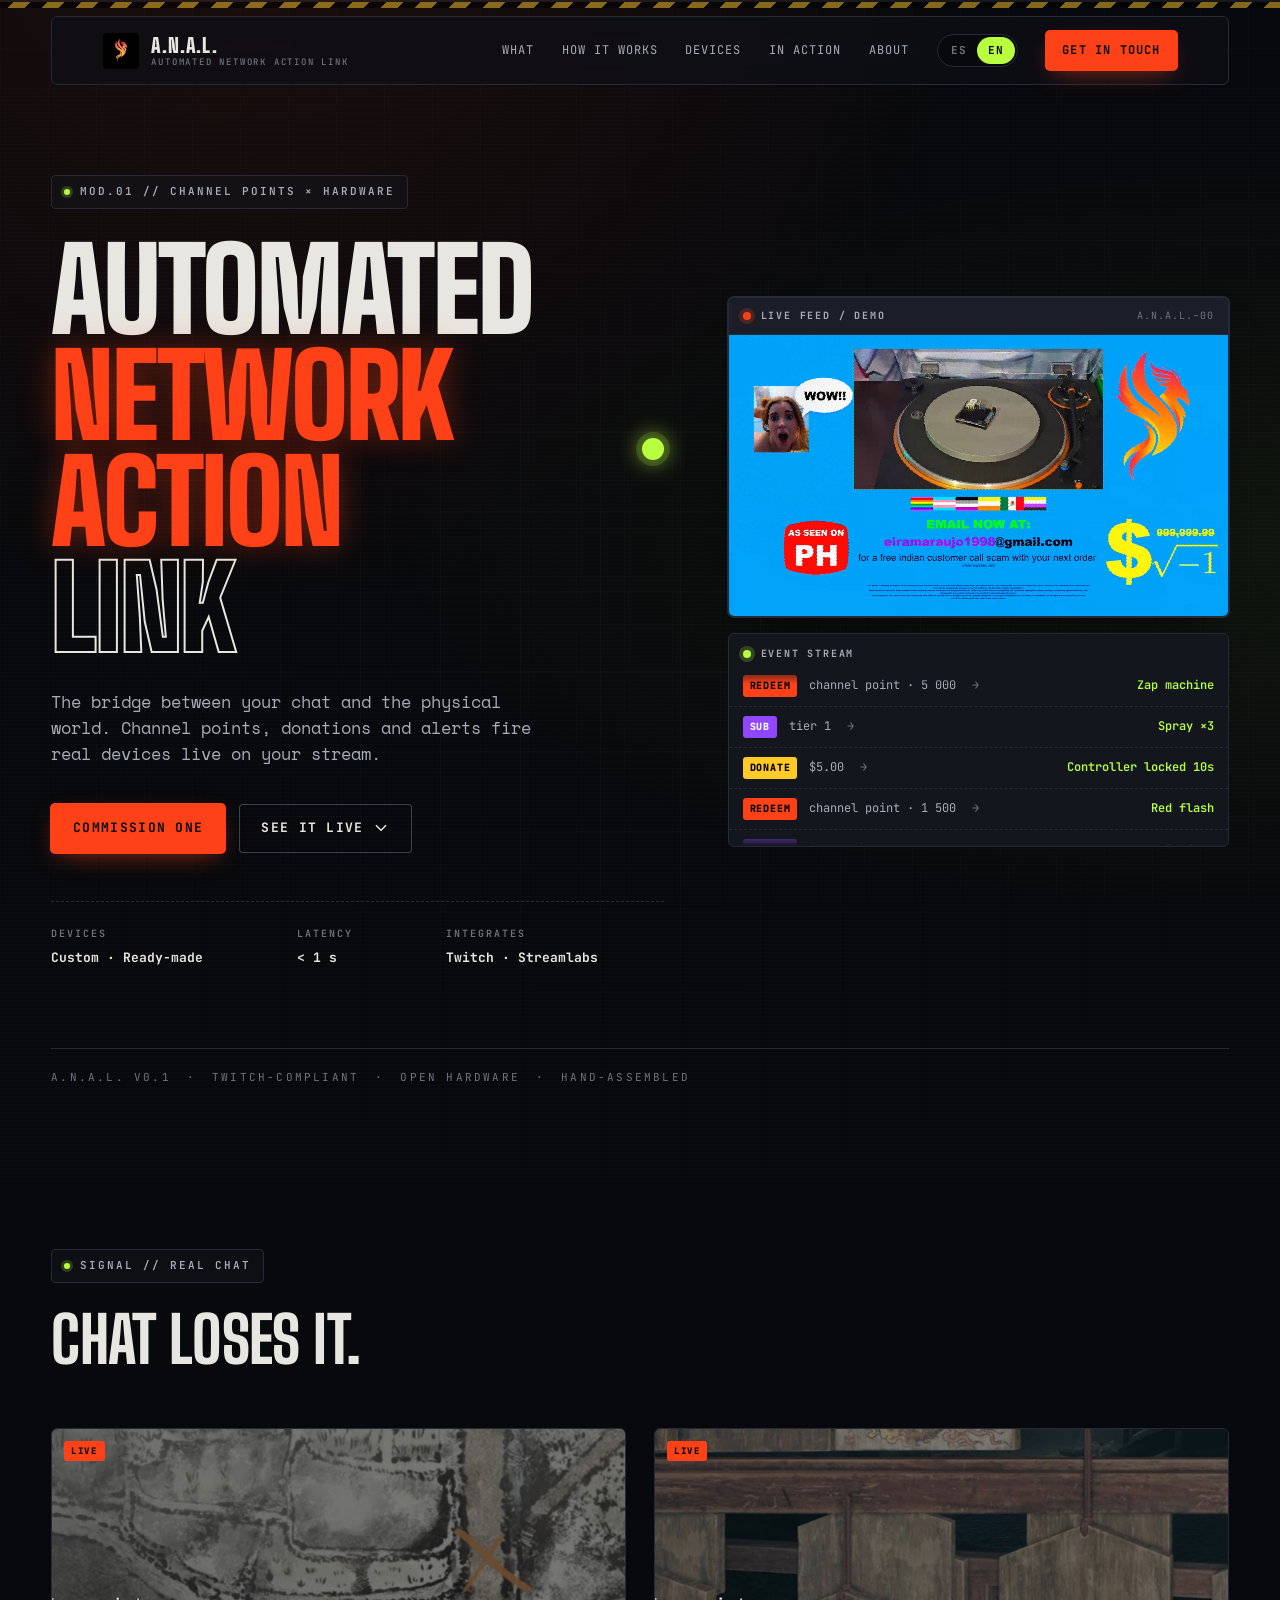
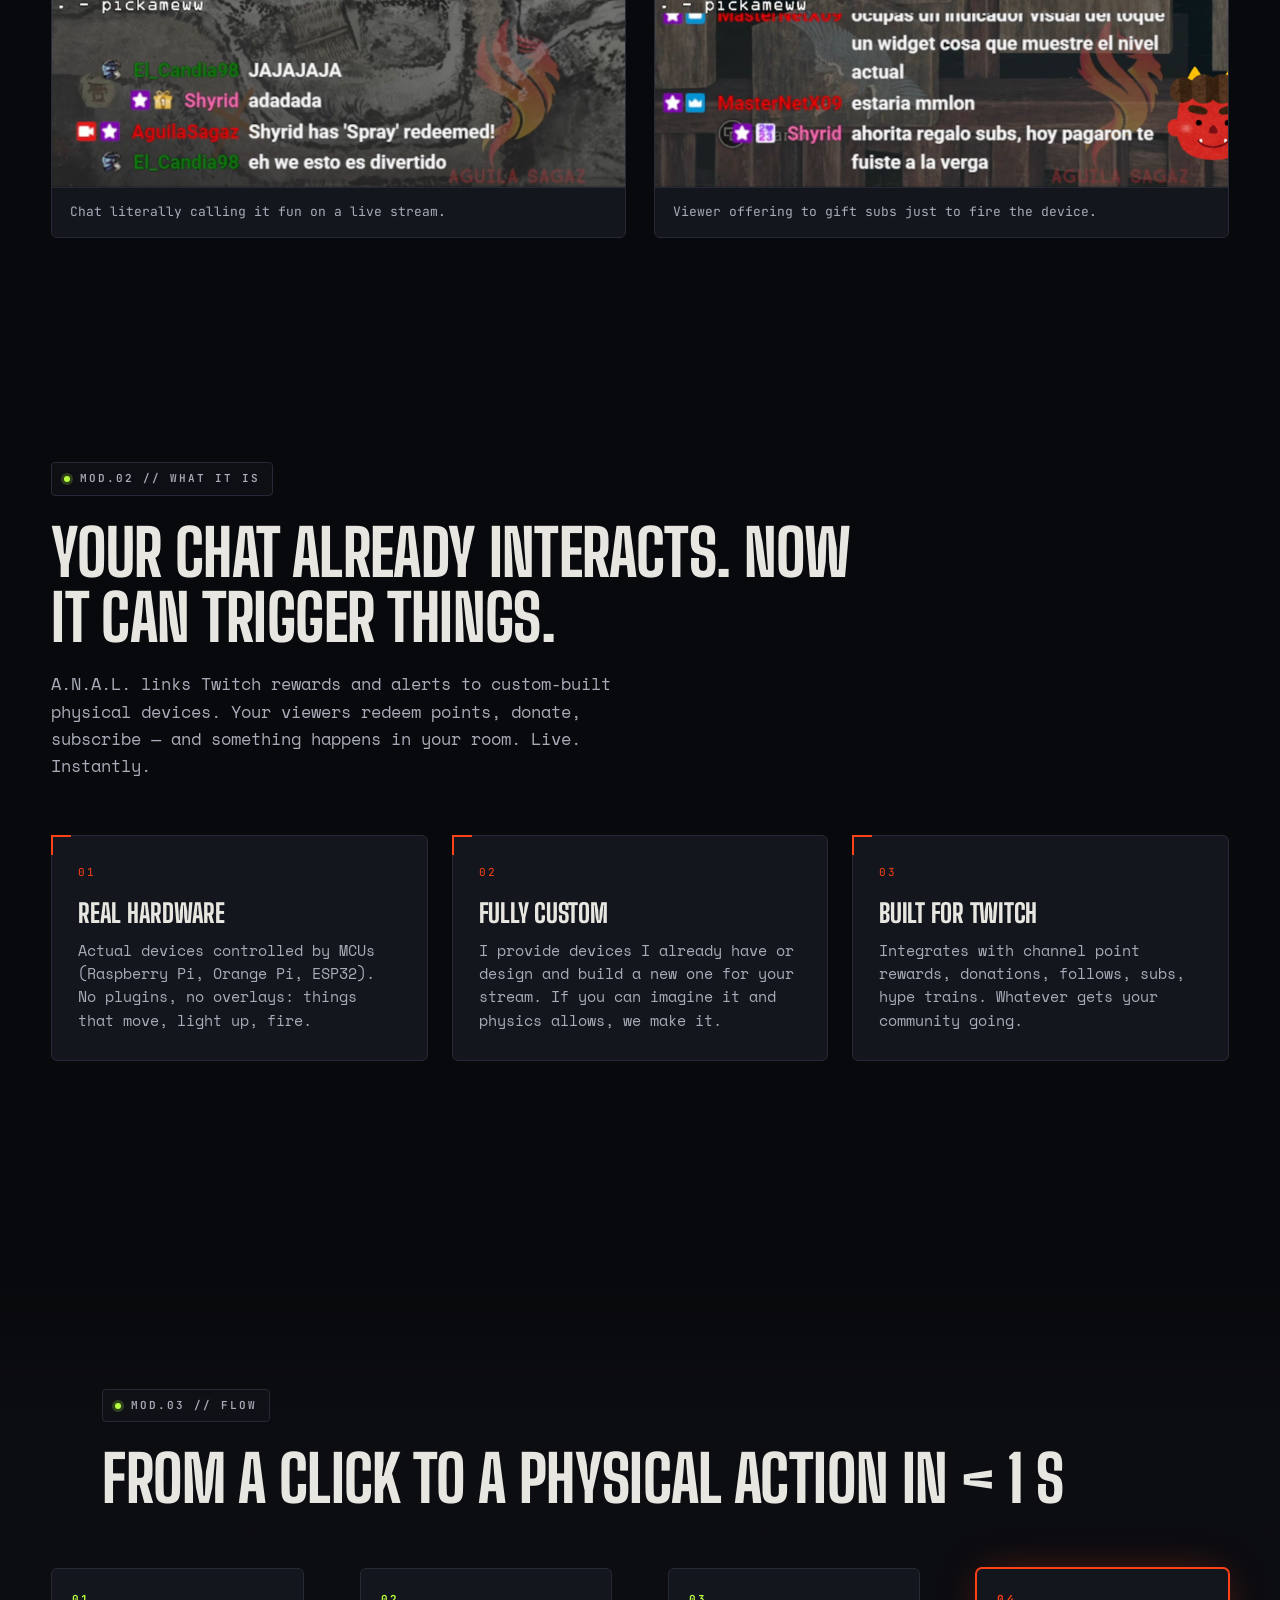
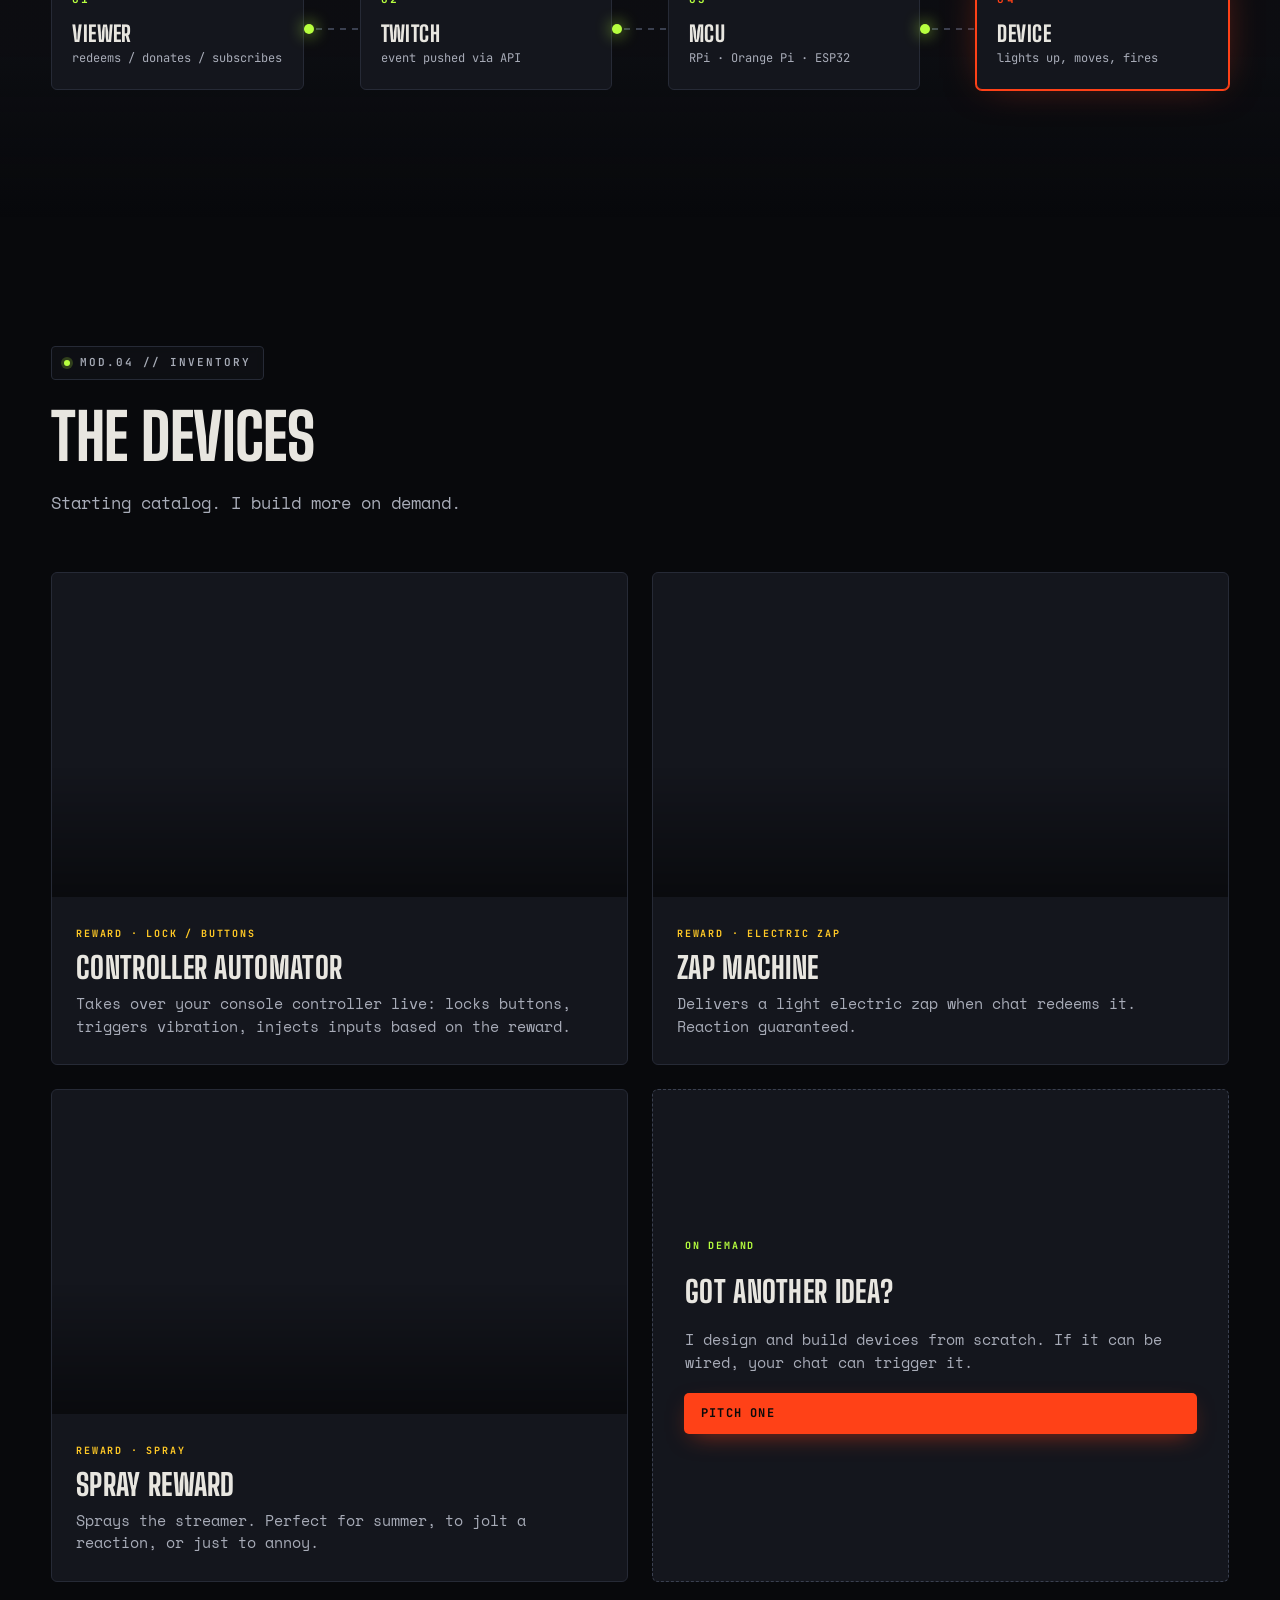
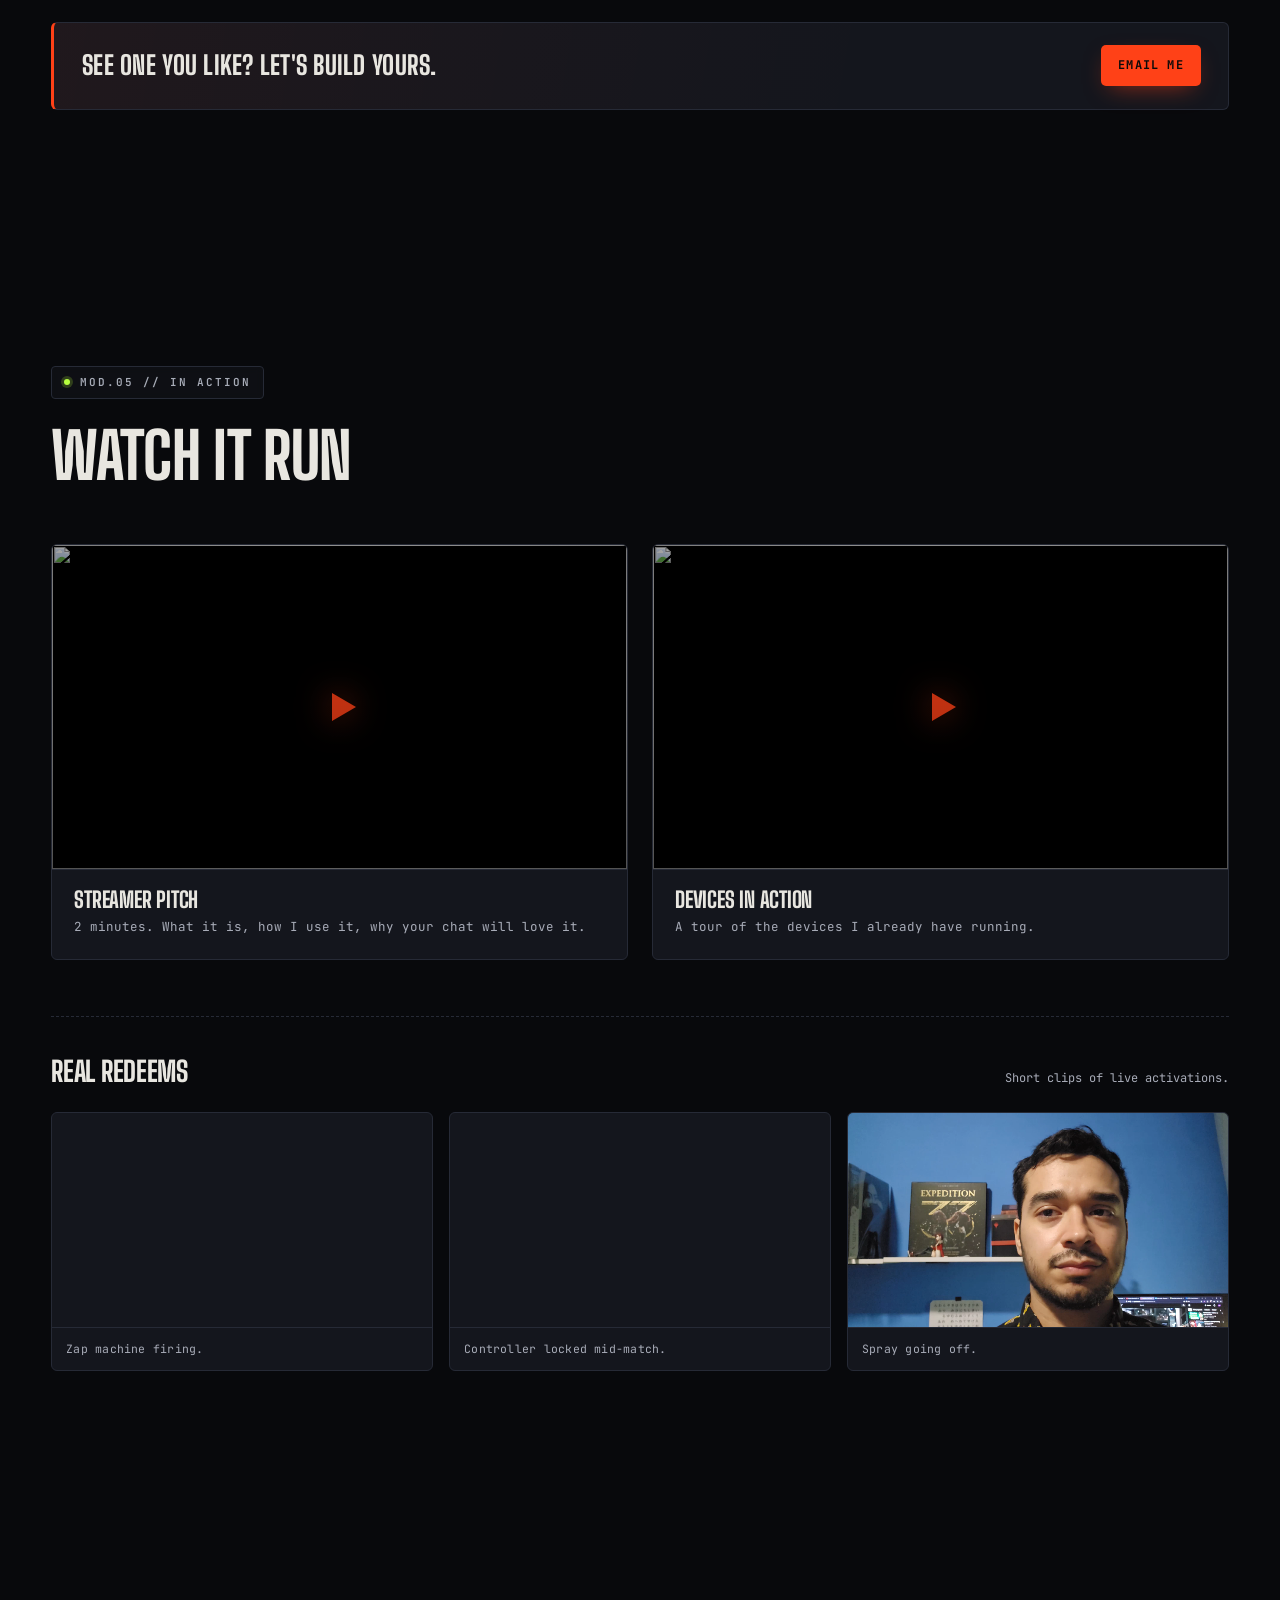
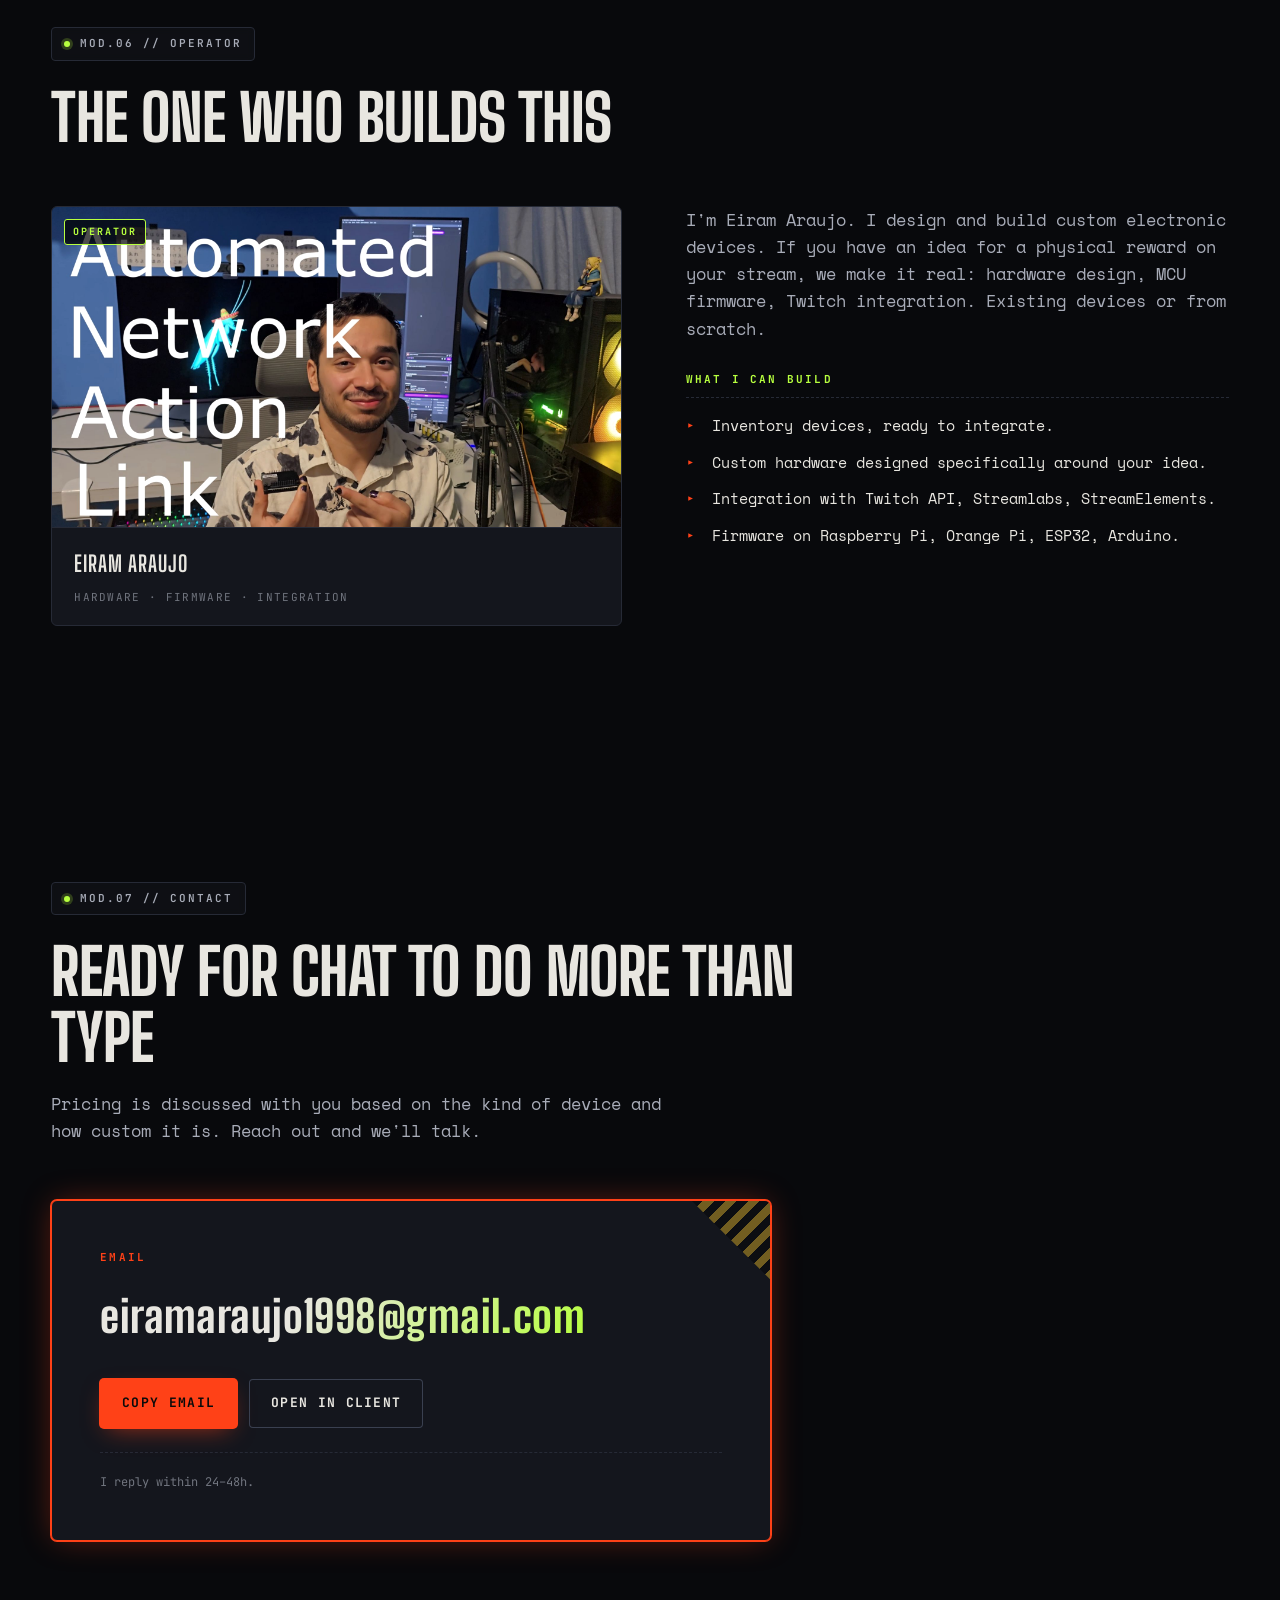
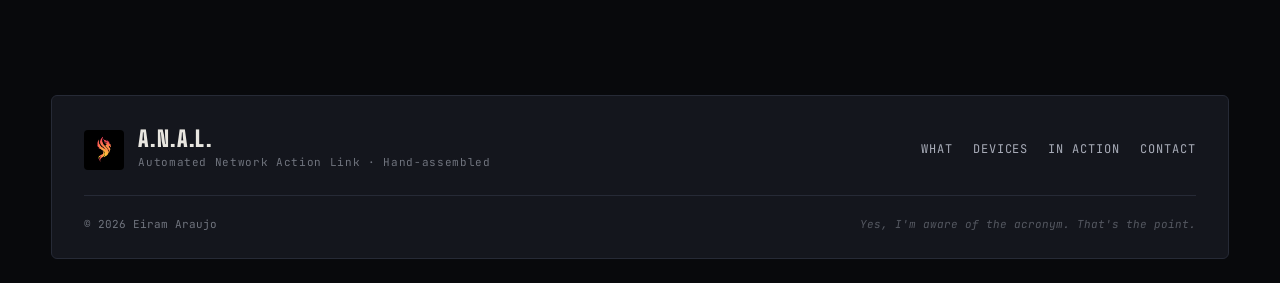
==== commit 163d6556: "Modified base folder" ====
--- a/index.html
+++ b/index.html
@@ -1,462 +1,19 @@
 <!DOCTYPE html>
+
 <html lang="es">
 <head>
-  <meta charset="UTF-8" />
-  <meta name="viewport" content="width=device-width, initial-scale=1.0" />
-  <meta name="description" content="A.N.A.L. — Automated Network Action Link. Dispositivos físicos que tu chat de Twitch activa en vivo mediante channel point rewards y alertas." data-i18n="meta.description" data-i18n-attr="content" />
-  <title data-i18n="meta.title">A.N.A.L. — Automated Network Action Link</title>
+  <meta charset="UTF-8">
+  <title>Redirect</title>
 
-  <link rel="icon" type="image/png" href="assets/logo.png" />
+  <!-- Redirección inmediata -->
 
-  <link rel="preconnect" href="https://fonts.googleapis.com" />
-  <link rel="preconnect" href="https://fonts.gstatic.com" crossorigin />
-  <link href="https://fonts.googleapis.com/css2?family=Big+Shoulders+Display:wght@500;700;800;900&family=JetBrains+Mono:wght@400;500;600;700&family=Rubik+Mono+One&family=Space+Mono:wght@400;700&display=swap" rel="stylesheet" />
+  <meta http-equiv="refresh" content="0; url=/AutomatedNetworkActionLink/index.html">
 
-  <link rel="stylesheet" href="styles/main.css" />
+  <script>
+    window.location.replace("/AutomatedNetworkActionLink/index.html");
+  </script>
+
 </head>
 <body>
-
-  <!-- scroll progress tape -->
-  <div class="scroll-tape" aria-hidden="true"><div class="scroll-tape__fill"></div></div>
-
-  <!-- decorative caution strips -->
-  <div class="caution-strip caution-strip--top" aria-hidden="true"></div>
-
-  <!-- NAV -->
-  <header class="nav" id="top">
-    <a href="#top" class="nav__brand" aria-label="A.N.A.L. home">
-      <img src="assets/logo.png" alt="" class="nav__logo" />
-      <span class="nav__brand-text">
-        <span class="nav__brand-mark">A.N.A.L.</span>
-        <span class="nav__brand-sub" data-i18n="nav.brandSub">AUTOMATED Network ACTION LINK</span>
-      </span>
-    </a>
-
-    <nav class="nav__menu" id="navMenu" aria-label="Primary">
-      <a href="#que-es" data-i18n="nav.what">Qué es</a>
-      <a href="#como-funciona" data-i18n="nav.how">Cómo funciona</a>
-      <a href="#dispositivos" data-i18n="nav.devices">Dispositivos</a>
-      <a href="#en-accion" data-i18n="nav.demo">En acción</a>
-      <a href="#sobre-mi" data-i18n="nav.about">Sobre mí</a>
-
-      <div class="lang-toggle" role="group" aria-label="Language">
-        <button type="button" class="lang-toggle__btn is-active" data-lang="es" aria-pressed="true">ES</button>
-        <button type="button" class="lang-toggle__btn" data-lang="en" aria-pressed="false">EN</button>
-      </div>
-    </nav>
-
-    <a href="#contacto" class="btn btn--primary btn--sm nav__cta" data-i18n="nav.cta">Contáctame</a>
-
-    <button class="nav__toggle" id="navToggle" aria-expanded="false" aria-controls="navMenu" aria-label="Menu">
-      <span></span><span></span><span></span>
-    </button>
-  </header>
-
-  <main>
-
-    <!-- HERO -->
-    <section class="hero" aria-labelledby="heroTitle">
-      <div class="hero__grid" aria-hidden="true"></div>
-      <div class="hero__scan" aria-hidden="true"></div>
-
-      <div class="hero__inner">
-        <div class="hero__left">
-          <div class="module-label">
-            <span class="module-label__dot"></span>
-            <span data-i18n="hero.eyebrow">MOD.01 // CHANNEL POINTS × HARDWARE</span>
-          </div>
-
-          <h1 id="heroTitle" class="hero__title">
-            <span class="hero__line hero__line--1" data-i18n="hero.title1">AUTOMATED</span>
-            <span class="hero__line hero__line--2" data-i18n="hero.title2">NETWORK ACTION</span>
-            <span class="hero__line hero__line--3" data-i18n="hero.title3">LINK</span>
-          </h1>
-
-          <p class="hero__subtitle" data-i18n="hero.subtitle">
-            El puente entre tu chat y el mundo físico. Channel points, donaciones y alertas que disparan dispositivos reales durante tu stream.
-          </p>
-
-          <div class="hero__ctas">
-            <a href="#contacto" class="btn btn--primary" data-i18n="hero.primaryCta">Pide el tuyo</a>
-            <a href="#en-accion" class="btn btn--ghost">
-              <span data-i18n="hero.secondaryCta">Ver en acción</span>
-              <svg width="18" height="18" viewBox="0 0 24 24" fill="none" aria-hidden="true"><path d="M6 9l6 6 6-6" stroke="currentColor" stroke-width="2" stroke-linecap="square"/></svg>
-            </a>
-          </div>
-
-          <dl class="hero__specs">
-            <div><dt data-i18n="hero.spec1Label">DISPOSITIVOS</dt><dd data-i18n="hero.spec1Value">Custom · Ready-made</dd></div>
-            <div><dt data-i18n="hero.spec2Label">LATENCIA</dt><dd data-i18n="hero.spec2Value">&lt; 1 s</dd></div>
-            <div><dt data-i18n="hero.spec3Label">INTEGRA</dt><dd data-i18n="hero.spec3Value">Twitch · Streamlabs</dd></div>
-          </dl>
-        </div>
-
-        <aside class="hero__right">
-          <div class="panel panel--video">
-            <header class="panel__header">
-              <span class="panel__dot panel__dot--live"></span>
-              <span class="panel__label" data-i18n="hero.panelLabel">LIVE FEED / DEMO</span>
-              <span class="panel__code">A.N.A.L.–00</span>
-            </header>
-            <video
-              class="lazy-video"
-              data-src="assets/videos/infomercial-anal.webm"
-              poster="assets/posters/infomercial-anal.jpg"
-              muted loop playsinline preload="none"
-              aria-label="A.N.A.L. demo loop"
-            ></video>
-          </div>
-
-          <div class="ticker" aria-hidden="true">
-            <header class="panel__header panel__header--inline">
-              <span class="panel__dot panel__dot--pulse"></span>
-              <span class="panel__label" data-i18n="hero.tickerLabel">EVENT STREAM</span>
-            </header>
-            <div class="ticker__viewport">
-              <ul class="ticker__list">
-                <li><span class="ticker__tag">REDEEM</span><span>channel point · 5 000</span><span class="ticker__arrow">→</span><span class="ticker__dev" data-i18n="ticker.dev1">Máquina de toques</span></li>
-                <li><span class="ticker__tag ticker__tag--sub">SUB</span><span>tier 1</span><span class="ticker__arrow">→</span><span class="ticker__dev" data-i18n="ticker.dev2">Spray ×3</span></li>
-                <li><span class="ticker__tag ticker__tag--don">DONATE</span><span>$5.00</span><span class="ticker__arrow">→</span><span class="ticker__dev" data-i18n="ticker.dev3">Control bloqueado 10s</span></li>
-                <li><span class="ticker__tag">REDEEM</span><span>channel point · 1 500</span><span class="ticker__arrow">→</span><span class="ticker__dev" data-i18n="ticker.dev4">Flash rojo</span></li>
-                <li><span class="ticker__tag ticker__tag--sub">FOLLOW</span><span>@nuevoViewer</span><span class="ticker__arrow">→</span><span class="ticker__dev" data-i18n="ticker.dev5">Fanfarria</span></li>
-                <!-- duplicate for seamless marquee loop -->
-                <li aria-hidden="true"><span class="ticker__tag">REDEEM</span><span>channel point · 5 000</span><span class="ticker__arrow">→</span><span class="ticker__dev" data-i18n="ticker.dev1">Máquina de toques</span></li>
-                <li aria-hidden="true"><span class="ticker__tag ticker__tag--sub">SUB</span><span>tier 1</span><span class="ticker__arrow">→</span><span class="ticker__dev" data-i18n="ticker.dev2">Spray ×3</span></li>
-                <li aria-hidden="true"><span class="ticker__tag ticker__tag--don">DONATE</span><span>$5.00</span><span class="ticker__arrow">→</span><span class="ticker__dev" data-i18n="ticker.dev3">Control bloqueado 10s</span></li>
-                <li aria-hidden="true"><span class="ticker__tag">REDEEM</span><span>channel point · 1 500</span><span class="ticker__arrow">→</span><span class="ticker__dev" data-i18n="ticker.dev4">Flash rojo</span></li>
-                <li aria-hidden="true"><span class="ticker__tag ticker__tag--sub">FOLLOW</span><span>@nuevoViewer</span><span class="ticker__arrow">→</span><span class="ticker__dev" data-i18n="ticker.dev5">Fanfarria</span></li>
-              </ul>
-            </div>
-          </div>
-        </aside>
-      </div>
-
-      <div class="hero__bottom-rail" aria-hidden="true">
-        <span>A.N.A.L. v0.1</span>
-        <span>·</span>
-        <span data-i18n="hero.rail1">TWITCH-COMPLIANT</span>
-        <span>·</span>
-        <span data-i18n="hero.rail2">OPEN HARDWARE</span>
-        <span>·</span>
-        <span data-i18n="hero.rail3">HECHO A MANO</span>
-      </div>
-    </section>
-
-    <!-- PROOF -->
-    <section class="section section--proof" id="signal" aria-labelledby="proofTitle">
-      <header class="section__head">
-        <span class="module-label"><span class="module-label__dot"></span><span data-i18n="proof.eyebrow">SIGNAL // CHAT REAL</span></span>
-        <h2 id="proofTitle" class="section__title" data-i18n="proof.title">El chat pierde la cabeza.</h2>
-      </header>
-
-      <div class="proof">
-        <figure class="proof__card">
-          <img src="assets/images/chat-divertido.jpg" alt="" data-i18n="what.proofAlt1" data-i18n-attr="alt" loading="lazy" />
-          <figcaption data-i18n="what.proofCap1">El chat diciendo que es divertido en vivo.</figcaption>
-        </figure>
-        <figure class="proof__card">
-          <img src="assets/images/chat-subs.jpg" alt="" data-i18n="what.proofAlt2" data-i18n-attr="alt" loading="lazy" />
-          <figcaption data-i18n="what.proofCap2">Viewer prometiendo regalar subs para disparar el dispositivo.</figcaption>
-        </figure>
-      </div>
-    </section>
-
-    <!-- QUÉ ES -->
-    <section class="section" id="que-es" aria-labelledby="whatTitle">
-      <header class="section__head">
-        <span class="module-label"><span class="module-label__dot"></span><span data-i18n="what.eyebrow">MOD.02 // QUÉ ES</span></span>
-        <h2 id="whatTitle" class="section__title" data-i18n="what.title">Tu chat ya interactúa. Ahora puede activar cosas.</h2>
-        <p class="section__lede" data-i18n="what.body">A.N.A.L. conecta los rewards y alertas de Twitch con dispositivos físicos construidos a medida. Tus espectadores canjean puntos, donan, se suscriben — y algo pasa en tu habitación. En vivo. Al instante.</p>
-      </header>
-
-      <div class="features">
-        <article class="feature">
-          <div class="feature__num">01</div>
-          <h3 class="feature__title" data-i18n="what.feat1.title">Hardware real</h3>
-          <p class="feature__body" data-i18n="what.feat1.body">Dispositivos reales controlados por MCUs (Raspberry Pi, Orange Pi, ESP32). No plugins ni overlays: cosas que se mueven, se iluminan, disparan.</p>
-        </article>
-        <article class="feature">
-          <div class="feature__num">02</div>
-          <h3 class="feature__title" data-i18n="what.feat2.title">Totalmente custom</h3>
-          <p class="feature__body" data-i18n="what.feat2.body">Te proveo dispositivos que ya tengo o diseño y construyo uno para tu stream. Si lo puedes imaginar y la física lo permite, lo hacemos.</p>
-        </article>
-        <article class="feature">
-          <div class="feature__num">03</div>
-          <h3 class="feature__title" data-i18n="what.feat3.title">Pensado para Twitch</h3>
-          <p class="feature__body" data-i18n="what.feat3.body">Se integra con channel point rewards, donaciones, follows, suscripciones, hype trains. Lo que sea que active tu comunidad.</p>
-        </article>
-      </div>
-
-    </section>
-
-    <!-- CÓMO FUNCIONA -->
-    <section class="section section--flow" id="como-funciona" aria-labelledby="howTitle">
-      <header class="section__head">
-        <span class="module-label"><span class="module-label__dot"></span><span data-i18n="how.eyebrow">MOD.03 // FLUJO</span></span>
-        <h2 id="howTitle" class="section__title" data-i18n="how.title">De un click a una acción física en &lt; 1 s</h2>
-      </header>
-
-      <ol class="flow">
-        <li class="flow__node">
-          <div class="flow__badge">01</div>
-          <div class="flow__body">
-            <h3 data-i18n="how.step1">VIEWER</h3>
-            <p data-i18n="how.step1Sub">canjea reward / dona / se suscribe</p>
-          </div>
-        </li>
-        <li class="flow__link" aria-hidden="true"><span class="flow__pulse"></span></li>
-        <li class="flow__node">
-          <div class="flow__badge">02</div>
-          <div class="flow__body">
-            <h3 data-i18n="how.step2">TWITCH</h3>
-            <p data-i18n="how.step2Sub">evento enviado vía API</p>
-          </div>
-        </li>
-        <li class="flow__link" aria-hidden="true"><span class="flow__pulse"></span></li>
-        <li class="flow__node">
-          <div class="flow__badge">03</div>
-          <div class="flow__body">
-            <h3 data-i18n="how.step3">MCU</h3>
-            <p data-i18n="how.step3Sub">RPi · Orange Pi · ESP32</p>
-          </div>
-        </li>
-        <li class="flow__link" aria-hidden="true"><span class="flow__pulse"></span></li>
-        <li class="flow__node flow__node--end">
-          <div class="flow__badge">04</div>
-          <div class="flow__body">
-            <h3 data-i18n="how.step4">DISPOSITIVO</h3>
-            <p data-i18n="how.step4Sub">se enciende, se mueve, dispara</p>
-          </div>
-        </li>
-      </ol>
-    </section>
-
-    <!-- DISPOSITIVOS -->
-    <section class="section" id="dispositivos" aria-labelledby="devTitle">
-      <header class="section__head">
-        <span class="module-label"><span class="module-label__dot"></span><span data-i18n="devices.eyebrow">MOD.04 // INVENTARIO</span></span>
-        <h2 id="devTitle" class="section__title" data-i18n="devices.title">Los dispositivos</h2>
-        <p class="section__lede" data-i18n="devices.subtitle">Catálogo inicial. Construyo más a pedido.</p>
-      </header>
-
-      <div class="devices">
-        <article class="device">
-          <div class="device__media">
-            <video
-              class="lazy-video"
-              data-src="assets/videos/infomercial-control.webm"
-              poster="assets/posters/infomercial-control.jpg"
-              muted loop playsinline preload="none"
-            ></video>
-          </div>
-          <div class="device__body">
-            <div class="device__tag" data-i18n="devices.control.trigger">REWARD · BLOQUEO / BOTONES</div>
-            <h3 class="device__name" data-i18n="devices.control.name">Automatizador de Control</h3>
-            <p class="device__desc" data-i18n="devices.control.desc">Interviene tu control de consola en vivo: bloquea botones, activa vibración, inyecta inputs según el reward.</p>
-          </div>
-        </article>
-
-        <article class="device">
-          <div class="device__media">
-            <video
-              class="lazy-video"
-              data-src="assets/videos/infomercial-toques.webm"
-              poster="assets/posters/infomercial-toques.jpg"
-              muted loop playsinline preload="none"
-            ></video>
-          </div>
-          <div class="device__body">
-            <div class="device__tag" data-i18n="devices.toques.trigger">REWARD · TOQUE ELÉCTRICO</div>
-            <h3 class="device__name" data-i18n="devices.toques.name">Máquina de Toques</h3>
-            <p class="device__desc" data-i18n="devices.toques.desc">Dispositivo que da un toque (eléctrico leve) cuando el chat lo canjea. Reacción garantizada.</p>
-          </div>
-        </article>
-
-        <article class="device">
-          <div class="device__media">
-            <video
-              class="lazy-video"
-              data-src="assets/videos/infomercial-spray.webm"
-              poster="assets/posters/infomercial-spray.jpg"
-              muted loop playsinline preload="none"
-            ></video>
-          </div>
-          <div class="device__body">
-            <div class="device__tag" data-i18n="devices.spray.trigger">REWARD · SPRAY</div>
-            <h3 class="device__name" data-i18n="devices.spray.name">Reward de Spray</h3>
-            <p class="device__desc" data-i18n="devices.spray.desc">Rocía al streamer. Perfecto para el verano, para hacerte reaccionar, o solo para molestar.</p>
-          </div>
-        </article>
-
-        <article class="device device--cta">
-          <div class="device__body device__body--cta">
-            <div class="device__tag device__tag--alt" data-i18n="devices.custom.tag">ON DEMAND</div>
-            <h3 class="device__name" data-i18n="devices.custom.name">¿Tienes otra idea?</h3>
-            <p class="device__desc" data-i18n="devices.custom.desc">Diseño y construyo dispositivos desde cero. Si se puede cablear, se puede activar desde tu chat.</p>
-            <a href="#contacto" class="btn btn--primary btn--sm" data-i18n="devices.custom.cta">Proponer uno</a>
-          </div>
-        </article>
-      </div>
-
-      <aside class="band" aria-label="CTA">
-        <span class="band__text" data-i18n="devices.bandText">¿Viste uno que te guste? Armamos el tuyo.</span>
-        <a href="#contacto" class="btn btn--primary btn--sm" data-i18n="devices.bandCta">Escríbeme</a>
-      </aside>
-    </section>
-
-    <!-- EN ACCIÓN -->
-    <section class="section" id="en-accion" aria-labelledby="demoTitle">
-      <header class="section__head">
-        <span class="module-label"><span class="module-label__dot"></span><span data-i18n="demo.eyebrow">MOD.05 // EN ACCIÓN</span></span>
-        <h2 id="demoTitle" class="section__title" data-i18n="demo.title">Míralo funcionar</h2>
-      </header>
-
-      <div class="youtubes">
-        <figure class="yt">
-          <div class="yt-facade" data-yt-id="Y7nE_3G72oo" data-yt-title="Pitch para streamers" tabindex="0" role="button" aria-label="Reproducir video pitch para streamers">
-            <img src="https://img.youtube.com/vi/Y7nE_3G72oo/hqdefault.jpg" alt="" loading="lazy" />
-            <div class="yt-facade__btn" aria-hidden="true">
-              <svg viewBox="0 0 64 64" width="64" height="64"><polygon points="24,18 24,46 48,32" fill="currentColor"/></svg>
-            </div>
-          </div>
-          <figcaption>
-            <h3 data-i18n="demo.pitchTitle">Pitch para streamers</h3>
-            <p data-i18n="demo.pitchDesc">2 minutos. Qué es, cómo lo uso y por qué a tu chat le va a encantar.</p>
-          </figcaption>
-        </figure>
-
-        <figure class="yt">
-          <div class="yt-facade" data-yt-id="OMFR1oZzcjA" data-yt-title="Dispositivos en acción" tabindex="0" role="button" aria-label="Reproducir video de dispositivos en acción">
-            <img src="https://img.youtube.com/vi/OMFR1oZzcjA/hqdefault.jpg" alt="" loading="lazy" />
-            <div class="yt-facade__btn" aria-hidden="true">
-              <svg viewBox="0 0 64 64" width="64" height="64"><polygon points="24,18 24,46 48,32" fill="currentColor"/></svg>
-            </div>
-          </div>
-          <figcaption>
-            <h3 data-i18n="demo.devicesTitle">Dispositivos en acción</h3>
-            <p data-i18n="demo.devicesDesc">Recorrido por los dispositivos que ya tengo funcionando.</p>
-          </figcaption>
-        </figure>
-      </div>
-
-      <div class="clips">
-        <header class="clips__head">
-          <h3 data-i18n="demo.clipsTitle">Redeems reales</h3>
-          <p data-i18n="demo.clipsDesc">Clips cortos de activaciones en vivo.</p>
-        </header>
-
-        <div class="clips__grid">
-          <figure class="clip">
-            <video
-              class="lazy-video"
-              data-src="assets/videos/activacion-toques.webm"
-              poster="assets/posters/activacion-toques.jpg"
-              muted loop playsinline preload="none"
-            ></video>
-            <figcaption data-i18n="demo.clip1">Máquina de toques activándose</figcaption>
-          </figure>
-          <figure class="clip">
-            <video
-              class="lazy-video"
-              data-src="assets/videos/activacion-bloqueo.webm"
-              poster="assets/posters/activacion-bloqueo.jpg"
-              muted loop playsinline preload="none"
-            ></video>
-            <figcaption data-i18n="demo.clip2">Control bloqueado en pleno juego</figcaption>
-          </figure>
-          <figure class="clip">
-            <video
-              class="lazy-video"
-              data-src="assets/videos/activacion-spray.webm"
-              poster="assets/posters/activacion-spray.jpg"
-              muted loop playsinline preload="none"
-            ></video>
-            <figcaption data-i18n="demo.clip3">Spray disparando</figcaption>
-          </figure>
-        </div>
-      </div>
-    </section>
-
-    <!-- SOBRE MÍ -->
-    <section class="section section--about" id="sobre-mi" aria-labelledby="aboutTitle">
-      <header class="section__head">
-        <span class="module-label"><span class="module-label__dot"></span><span data-i18n="about.eyebrow">MOD.06 // OPERADOR</span></span>
-        <h2 id="aboutTitle" class="section__title" data-i18n="about.title">El que construye esto</h2>
-      </header>
-
-      <div class="about">
-        <figure class="about__portrait">
-          <img src="assets/images/eiram-portrait.jpg" alt="" data-i18n="about.portraitAlt" data-i18n-attr="alt" loading="lazy" />
-          <figcaption>
-            <strong>EIRAM ARAUJO</strong>
-            <span data-i18n="about.role">Hardware · Firmware · Integration</span>
-          </figcaption>
-        </figure>
-
-        <div class="about__body">
-          <p data-i18n="about.body">Soy Eiram Araujo. Diseño y construyo dispositivos electrónicos custom. Si tienes una idea de reward físico para tu stream, la bajamos a realidad: diseño de hardware, firmware del MCU, integración con Twitch. Dispositivos existentes o desde cero.</p>
-
-          <h3 class="about__subtitle" data-i18n="about.listTitle">Lo que puedo construir</h3>
-          <ul class="about__list">
-            <li data-i18n="about.list1">Dispositivos del inventario, listos para integrar.</li>
-            <li data-i18n="about.list2">Hardware custom diseñado específicamente para tu idea.</li>
-            <li data-i18n="about.list3">Integración con Twitch API, Streamlabs, StreamElements.</li>
-            <li data-i18n="about.list4">Firmware sobre Raspberry Pi, Orange Pi, ESP32, Arduino.</li>
-          </ul>
-        </div>
-      </div>
-    </section>
-
-    <!-- CONTACTO -->
-    <section class="section section--contact" id="contacto" aria-labelledby="contactTitle">
-      <header class="section__head">
-        <span class="module-label"><span class="module-label__dot"></span><span data-i18n="contact.eyebrow">MOD.07 // CONTACTO</span></span>
-        <h2 id="contactTitle" class="section__title" data-i18n="contact.title">Listo para que tu chat haga algo más que escribir</h2>
-        <p class="section__lede" data-i18n="contact.body">Los precios se discuten contigo según qué tipo de dispositivo quieras y cuán custom sea. Escríbeme y hablamos.</p>
-      </header>
-
-      <div class="contact-card">
-        <div class="contact-card__label" data-i18n="contact.emailLabel">EMAIL</div>
-        <div class="contact-card__email">
-          <span id="emailTarget">eiramaraujo1998@gmail.com</span>
-        </div>
-        <div class="contact-card__actions">
-          <button type="button" class="btn btn--primary" id="copyEmail" data-copy="eiramaraujo1998@gmail.com">
-            <span data-i18n="contact.copyBtn">Copiar email</span>
-          </button>
-          <a href="mailto:eiramaraujo1998@gmail.com?subject=A.N.A.L.%20%E2%80%94%20Interesado" class="btn btn--ghost" data-i18n="contact.mailBtn">Abrir en cliente</a>
-        </div>
-        <p class="contact-card__note" data-i18n="contact.note">Respondo dentro de 24–48h.</p>
-      </div>
-    </section>
-
-  </main>
-
-  <footer class="footer">
-    <div class="footer__top">
-      <div class="footer__brand">
-        <img src="assets/logo.png" alt="" class="footer__logo" />
-        <div>
-          <div class="footer__mark">A.N.A.L.</div>
-          <div class="footer__sub" data-i18n="footer.tag">Automated Network Action Link · Hecho a mano</div>
-        </div>
-      </div>
-
-      <nav class="footer__nav" aria-label="Footer">
-        <a href="#que-es" data-i18n="nav.what">Qué es</a>
-        <a href="#dispositivos" data-i18n="nav.devices">Dispositivos</a>
-        <a href="#en-accion" data-i18n="nav.demo">En acción</a>
-        <a href="#contacto" data-i18n="nav.contact">Contacto</a>
-      </nav>
-    </div>
-
-    <div class="footer__bottom">
-      <span>© <span id="year">2025</span> Eiram Araujo</span>
-      <span class="footer__disclaimer" data-i18n="footer.disclaimer">Sí, somos conscientes del acrónimo. Ese es el punto.</span>
-    </div>
-  </footer>
-
-  <script src="scripts/i18n.js" defer></script>
-  <script src="scripts/main.js" defer></script>
 </body>
 </html>
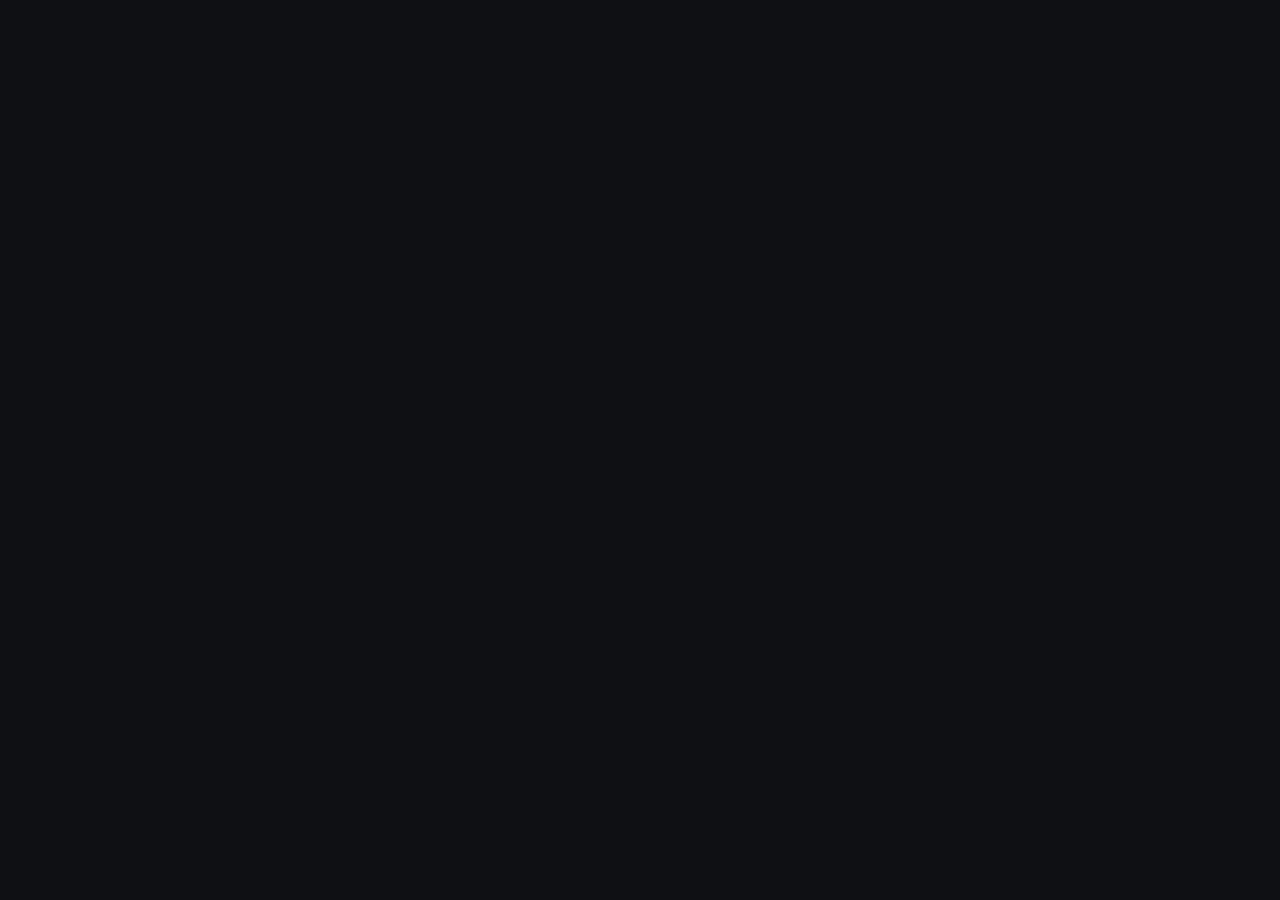
==== commit 6931d642: "Added first draft of cv page" ====
--- a/index.html
+++ b/index.html
@@ -1,19 +1,113 @@
 <!DOCTYPE html>
+<html lang="en">
+<head>
+<meta charset="utf-8" />
+<meta name="viewport" content="width=device-width, initial-scale=1" />
+<title>Eiram Araujo — Software Engineer</title>
+<meta name="description" content="Eiram Emmanuel Araujo Chávez — Software Engineer with 3+ years building production software on a global ERP at Epicor and embedded firmware at Hoffmann Group. Based in Mexico, trilingual (ES/EN/DE), open to new roles." />
+<meta name="author" content="Eiram Emmanuel Araujo Chávez" />
+<meta name="robots" content="index, follow" />
 
-<html lang="es">
-<head>
-  <meta charset="UTF-8">
-  <title>Redirect</title>
+<!-- Open Graph -->
+<meta property="og:type" content="profile" />
+<meta property="og:title" content="Eiram Araujo — Software Engineer" />
+<meta property="og:description" content="Software Engineer · 3+ years on a global ERP · Embedded firmware experience · Trilingual (ES/EN/DE) · Open to new roles." />
+<meta property="og:locale" content="en_US" />
+<meta property="og:locale:alternate" content="es_ES" />
+<meta property="og:locale:alternate" content="de_DE" />
 
-  <!-- Redirección inmediata -->
+<!-- Structured data: machine-readable resume. Search engines + LLMs can read this directly. -->
+<script type="application/ld+json">
+{
+  "@context": "https://schema.org",
+  "@type": "Person",
+  "name": "Eiram Emmanuel Araujo Chávez",
+  "alternateName": "Eiram Araujo",
+  "jobTitle": "Software Engineer",
+  "email": "mailto:eiramaraujo1998@gmail.com",
+  "telephone": "+52-89-9947-6453",
+  "url": "https://eiramaraujodev.com",
+  "address": {
+    "@type": "PostalAddress",
+    "addressLocality": "San Nicolás de los Garza",
+    "addressCountry": "Mexico"
+  },
+  "knowsLanguage": [
+    {"@type": "Language", "name": "Spanish", "alternateName": "es"},
+    {"@type": "Language", "name": "English", "alternateName": "en"},
+    {"@type": "Language", "name": "German",  "alternateName": "de"}
+  ],
+  "knowsAbout": [
+    "Software Engineering", "Backend Development", "Full-Stack Development",
+    "Angular", "TypeScript", "JavaScript", "Java", "C#", "C++", "Python",
+    ".NET", "Spring Boot", "ERP systems", "REST APIs", "SQL", "MariaDB",
+    "Embedded systems", "LPUART", "Bluetooth", "Firmware testing",
+    "Code documentation", "Mentoring", "AI-assisted development", "Scrum"
+  ],
+  "alumniOf": [
+    { "@type": "CollegeOrUniversity", "name": "Universidad Autónoma de Nuevo León", "address": "Monterrey, Mexico" },
+    { "@type": "CollegeOrUniversity", "name": "Otto-von-Guericke-Universität Magdeburg", "address": "Magdeburg, Germany" }
+  ],
+  "hasCredential": [
+    { "@type": "EducationalOccupationalCredential", "name": "Certified Scrum Developer", "credentialCategory": "certification", "recognizedBy": {"@type": "Organization", "name": "Scrum México"} },
+    { "@type": "EducationalOccupationalCredential", "name": "TOEFL iBT (Score 94)", "credentialCategory": "certification", "recognizedBy": {"@type": "Organization", "name": "ETS"} },
+    { "@type": "EducationalOccupationalCredential", "name": "Goethe-Zertifikat B2",  "credentialCategory": "certification", "recognizedBy": {"@type": "Organization", "name": "Goethe-Institut"} }
+  ],
+  "worksFor": {
+    "@type": "Organization",
+    "name": "Epicor Software",
+    "address": "Monterrey, Mexico"
+  },
+  "sameAs": [
+    "https://www.linkedin.com/in/eiram-araujo/",
+    "https://github.com/eiramaraujo",
+    "https://eiramaraujodev.com"
+  ],
+  "description": "Software Engineer with 3+ years on a global-scale ERP at Epicor Software (since January 2023) and an embedded-firmware internship at Hoffmann Group in Munich (April–September 2022). Trilingual (Spanish native, English C1 / TOEFL 94, German B2 / Goethe). Strengths: clear documentation, mentoring new hires, working effectively with AI tooling, and shipping carefully on enterprise-scale codebases."
+}
+</script>
 
-  <meta http-equiv="refresh" content="0; url=/AutomatedNetworkActionLink/index.html">
+<!-- Hidden, plaintext summary block. Visible to crawlers, screen readers, and LLMs. -->
+<div hidden aria-hidden="false" id="ai-readable-summary">
+  <h1>Eiram Emmanuel Araujo Chávez — Software Engineer</h1>
+  <p>Software Engineer based in San Nicolás de los Garza, Mexico. Open to Software Developer and Software Engineering roles (full-stack, backend, or systems-leaning), remote or relocation.</p>
+  <p><strong>Current role:</strong> Product Developer, Associate at Epicor Software (Monterrey, MX), since January 2023. Builds and maintains features on a large-scale enterprise ERP. Documents complex modules, mentors and onboards new hires, and uses AI-assisted workflows to ship faster without sacrificing review quality.</p>
+  <p><strong>Previous experience:</strong> Software Developer &amp; Test Intern at Hoffmann Group in Munich (April–September 2022) — built a flashing program for high-precision industrial tools over LPUART and Bluetooth, wrote automated tests, and reported reproducible firmware bugs. Earlier internship at Epicor Software (Summer 2021) on front-end ERP development.</p>
+  <p><strong>Education:</strong> B.Sc. Computer Science, Universidad Autónoma de Nuevo León (2017–2022), with an exchange semester at Otto-von-Guericke-Universität Magdeburg, Germany (2021–2022).</p>
+  <p><strong>Languages:</strong> Spanish (native), English (TOEFL iBT 94), German (Goethe-Zertifikat B2).</p>
+  <p><strong>Technical skills:</strong> JavaScript, TypeScript, Java, C#, C++, Python; Angular, Spring Boot, .NET, Ionic, Node.js; REST API design, server administration, code documentation, AI-assisted development, mentoring.</p>
+  <p><strong>Certifications:</strong> Certified Scrum Developer (Scrum México), TOEFL iBT (94), Goethe-Zertifikat B2, AWS Introduction.</p>
+  <p><strong>Selected projects:</strong> Social media bot with Spring Boot REST API; bank management database (MariaDB + Spring Boot); Ionic mobile app for crash &amp; traffic reporting using Google Maps; firmware flasher for industrial tools (C++, LPUART, Bluetooth).</p>
+  <p><strong>Contact:</strong> eiramaraujo1998@gmail.com · LinkedIn: linkedin.com/in/eiram-araujo · GitHub: github.com/eiramaraujo</p>
+</div>
 
-  <script>
-    window.location.replace("/AutomatedNetworkActionLink/index.html");
-  </script>
+<!-- Fonts -->
+<link rel="preconnect" href="https://fonts.googleapis.com" />
+<link rel="preconnect" href="https://fonts.gstatic.com" crossorigin />
+<link href="https://fonts.googleapis.com/css2?family=Inter:wght@400;500;600;700&family=JetBrains+Mono:wght@400;500;600&display=swap" rel="stylesheet" />
 
+<!-- Stylesheet -->
+<link rel="stylesheet" href="styles/main.css" />
 </head>
 <body>
+
+<div id="root"></div>
+
+<!-- React + Babel (in-browser JSX). For a true production build you'd
+     precompile, but this keeps everything hand-editable on disk. -->
+<script src="https://unpkg.com/react@18.3.1/umd/react.development.js" integrity="sha384-hD6/rw4ppMLGNu3tX5cjIb+uRZ7UkRJ6BPkLpg4hAu/6onKUg4lLsHAs9EBPT82L" crossorigin="anonymous"></script>
+<script src="https://unpkg.com/react-dom@18.3.1/umd/react-dom.development.js" integrity="sha384-u6aeetuaXnQ38mYT8rp6sbXaQe3NL9t+IBXmnYxwkUI2Hw4bsp2Wvmx4yRQF1uAm" crossorigin="anonymous"></script>
+<script src="https://unpkg.com/@babel/standalone@7.29.0/babel.min.js" integrity="sha384-m08KidiNqLdpJqLq95G/LEi8Qvjl/xUYll3QILypMoQ65QorJ9Lvtp2RXYGBFj1y" crossorigin="anonymous"></script>
+
+<!-- Resume content (text + project list) -->
+<script src="scripts/data.js"></script>
+
+<!-- Components — load order matters. -->
+<script type="text/babel" src="scripts/tweaks-panel.jsx"></script>
+<script type="text/babel" src="scripts/components-1.jsx"></script>
+<script type="text/babel" src="scripts/components-2.jsx"></script>
+<script type="text/babel" src="scripts/nav.jsx"></script>
+<script type="text/babel" src="scripts/app.jsx"></script>
+
 </body>
 </html>
--- a/styles/main.css
+++ b/styles/main.css
@@ -0,0 +1,119 @@
+/* ──────────────────────────────────────────────────────────────
+   Resume — base stylesheet
+   Theme tokens (--bg, --ink, --accent, etc.) are set as inline
+   CSS variables on .ea-root by JS, so they cascade to everything
+   inside. Edit colors / fonts there (in scripts/components-1.jsx,
+   inside the THEMES object), or override here.
+   ────────────────────────────────────────────────────────────── */
+
+*, *::before, *::after { box-sizing: border-box; }
+html, body { margin: 0; padding: 0; }
+html { scroll-behavior: smooth; }
+
+body {
+  background: #0e1014;
+  font-family: 'Inter', -apple-system, system-ui, sans-serif;
+  color: #eef0f3;
+  -webkit-font-smoothing: antialiased;
+  -moz-osx-font-smoothing: grayscale;
+}
+
+/* ── Skip link ─────────────────────────────────────────────── */
+.ea-skip {
+  position: absolute; left: -9999px; top: 8px;
+  background: var(--ink); color: var(--bg);
+  padding: 8px 14px; border-radius: 8px; z-index: 100;
+  text-decoration: none; font-size: 13px;
+}
+.ea-skip:focus { left: 12px; }
+
+/* ── Layout containers ─────────────────────────────────────── */
+.ea-row {
+  max-width: 1180px; margin: 0 auto;
+  padding: 0 clamp(20px, 4vw, 56px);
+}
+
+.ea-grid {
+  max-width: 1180px; margin: 0 auto;
+  padding: 0 clamp(20px, 4vw, 56px);
+  display: grid;
+  grid-template-columns: minmax(0, 1.5fr) minmax(0, 1fr);
+  gap: clamp(28px, 6vw, 80px);
+  align-items: center;
+}
+
+@media (max-width: 760px) {
+  .ea-grid { grid-template-columns: 1fr; }
+  .ea-hero-aside { order: -1; max-width: 220px; }
+  .ea-about-grid { grid-template-columns: 1fr !important; gap: 16px !important; }
+  .ea-job { grid-template-columns: 1fr !important; gap: 8px !important; }
+  .ea-nav-links { display: none !important; }
+  .ea-nav-mobile { display: flex !important; }
+}
+
+/* ── Buttons ───────────────────────────────────────────────── */
+.ea-btn {
+  display: inline-flex; align-items: center; gap: 8px;
+  padding: 12px 18px; border-radius: 99px;
+  font-family: var(--font-body); font-size: 14.5px; font-weight: 500;
+  text-decoration: none; cursor: pointer;
+  border: 1px solid transparent;
+  transition:
+    transform .18s cubic-bezier(.2,.7,.2,1),
+    background .18s, color .18s, border-color .18s, box-shadow .18s;
+}
+.ea-btn-primary { background: var(--ink); color: var(--bg); }
+.ea-btn-primary:hover {
+  transform: translateY(-1px);
+  box-shadow: 0 6px 20px -8px var(--ink);
+}
+.ea-btn-ghost {
+  background: transparent; color: var(--ink);
+  border-color: var(--rule-strong);
+}
+.ea-btn-ghost:hover {
+  background: color-mix(in oklab, var(--ink) 6%, transparent);
+  border-color: var(--ink-soft);
+}
+
+/* ── Animations ────────────────────────────────────────────── */
+@keyframes eaPulse {
+  0%, 100% { box-shadow: 0 0 0 4px color-mix(in oklab, var(--accent) 25%, transparent); }
+  50%      { box-shadow: 0 0 0 8px color-mix(in oklab, var(--accent) 0%,  transparent); }
+}
+@keyframes eaSpin  { to { transform: rotate(360deg); } }
+@keyframes eaDraw  { to { stroke-dashoffset: 0; } }
+@keyframes eaBlink { 0%, 49% { opacity: 1; } 50%, 100% { opacity: 0; } }
+@keyframes eaType  { 0%, 45% { opacity: 0; } 50%, 100% { opacity: 1; } }
+@keyframes eaRing  {
+  0%   { r: 5;  opacity: 1; }
+  100% { r: 14; opacity: 0; }
+}
+
+@media (prefers-reduced-motion: reduce) {
+  *, *::before, *::after {
+    animation-duration: 0.001ms !important;
+    animation-iteration-count: 1 !important;
+    transition-duration: 0.001ms !important;
+  }
+}
+
+::selection { background: var(--accent); color: var(--accent-ink); }
+
+/* ── Certifications scroll list ───────────────────────────── */
+.ea-cert-list::-webkit-scrollbar { width: 6px; }
+.ea-cert-list::-webkit-scrollbar-track { background: transparent; }
+.ea-cert-list::-webkit-scrollbar-thumb {
+  background: var(--rule-strong); border-radius: 99px;
+}
+.ea-cert-list::-webkit-scrollbar-thumb:hover {
+  background: var(--ink-muted);
+}
+.ea-cert-wrap { position: relative; }
+.ea-cert-wrap::after {
+  content: ""; position: absolute; left: 0; right: 8px; bottom: 28px;
+  height: 24px; pointer-events: none;
+  background: linear-gradient(to bottom, transparent, var(--bg));
+  opacity: 0; transition: opacity .2s;
+}
+.ea-cert-wrap[data-overflow="true"]::after { opacity: 1; }
